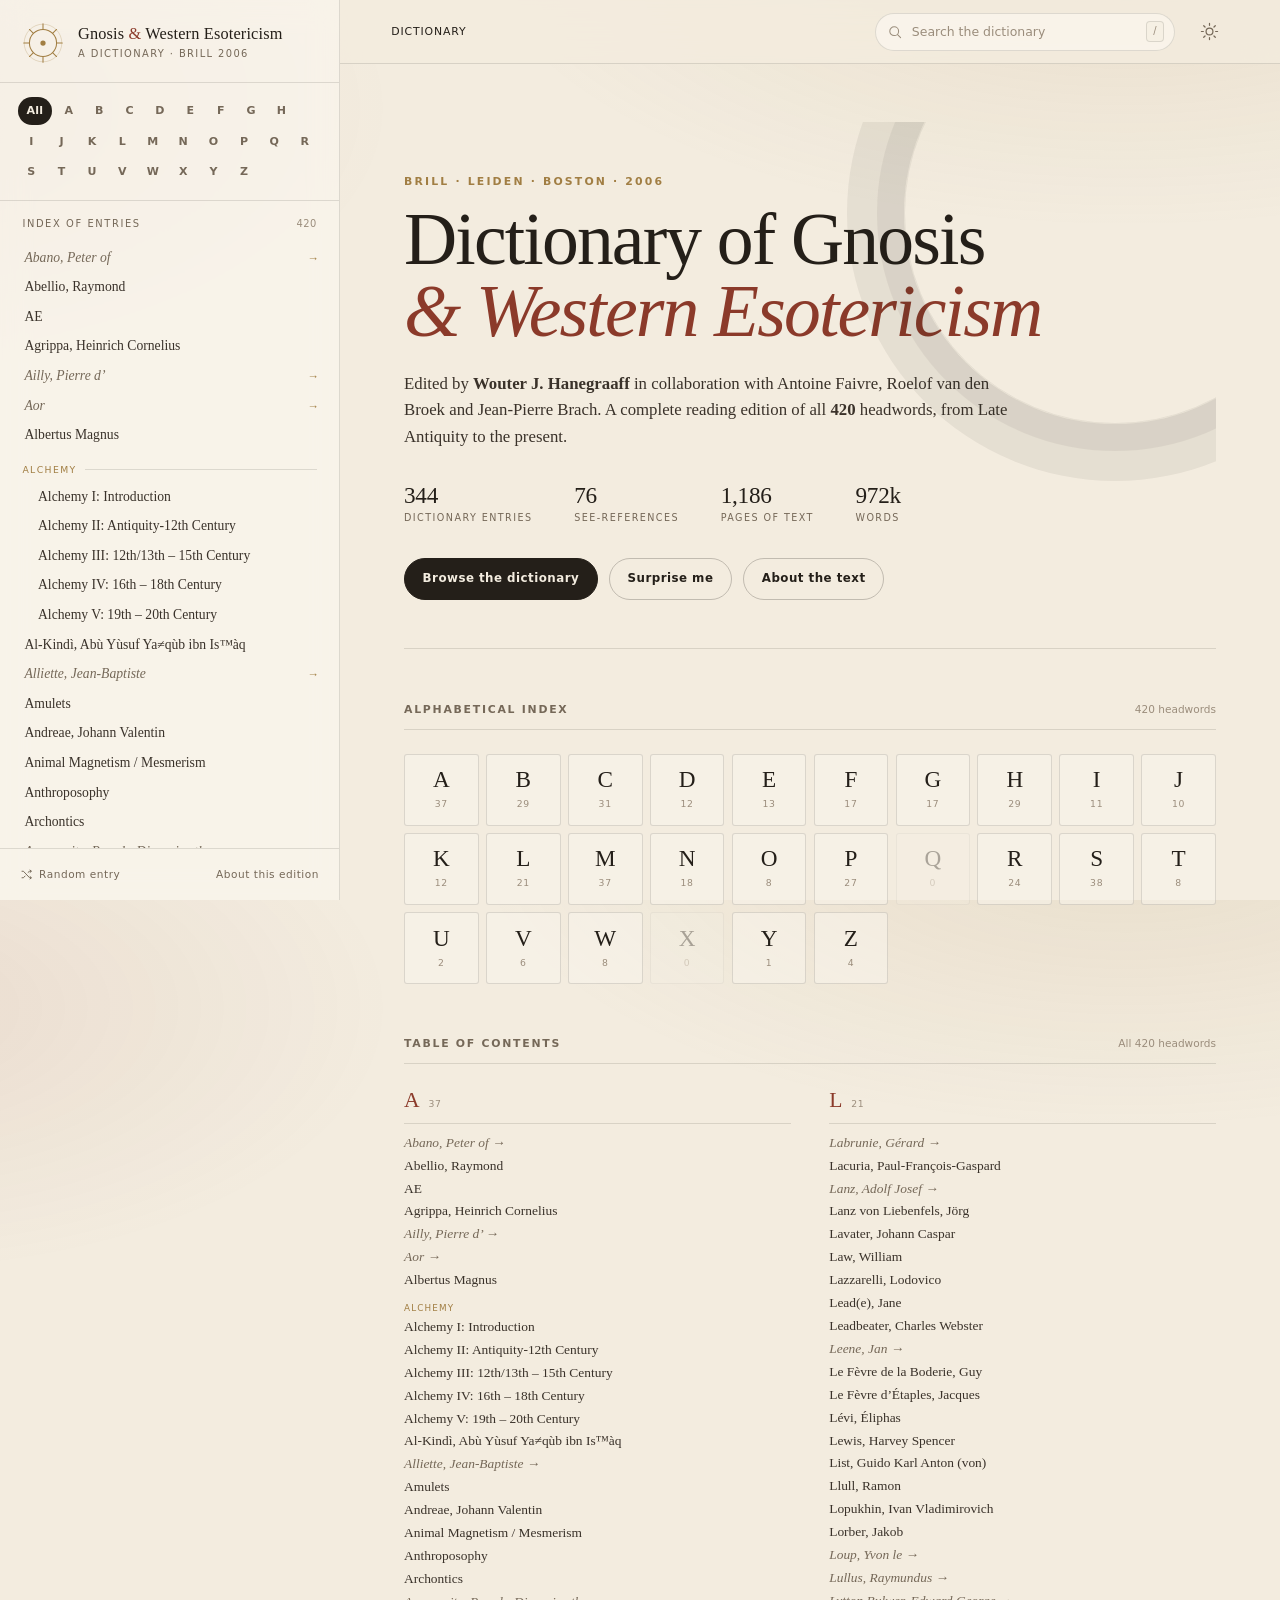
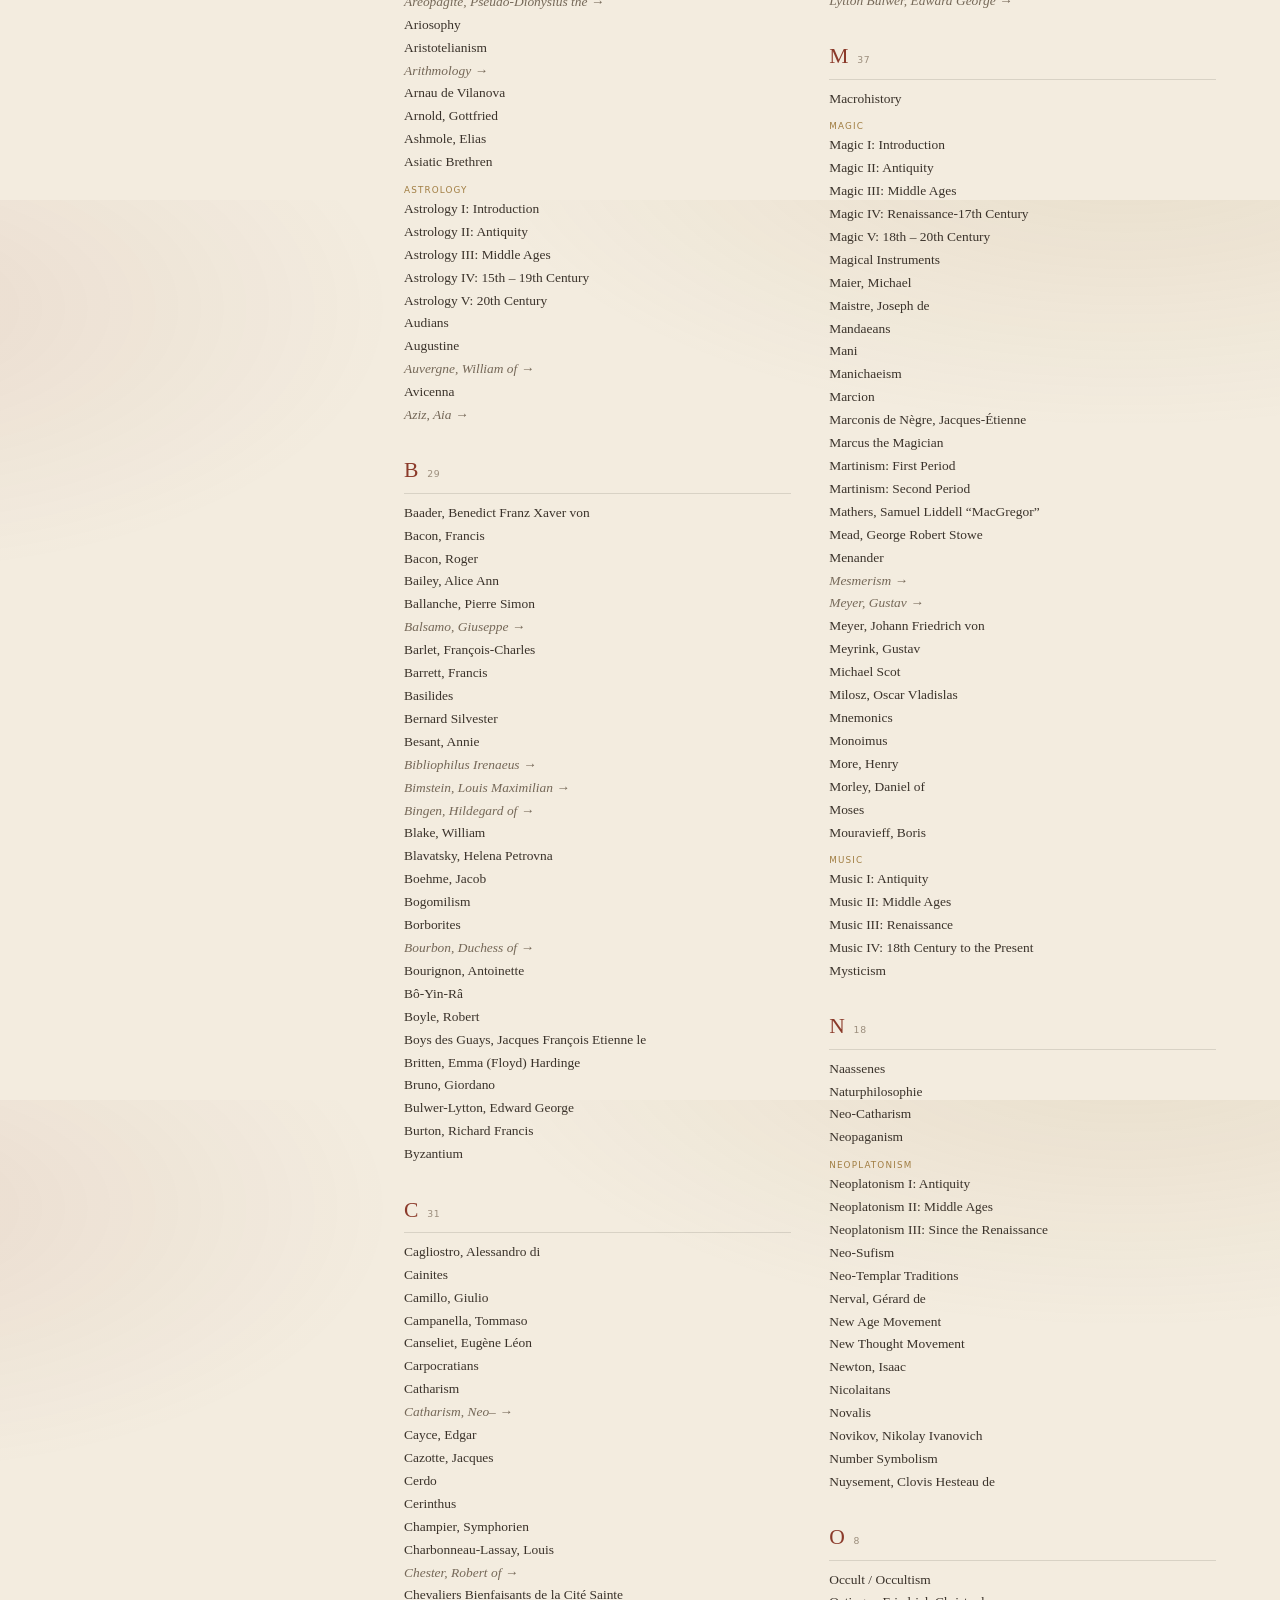
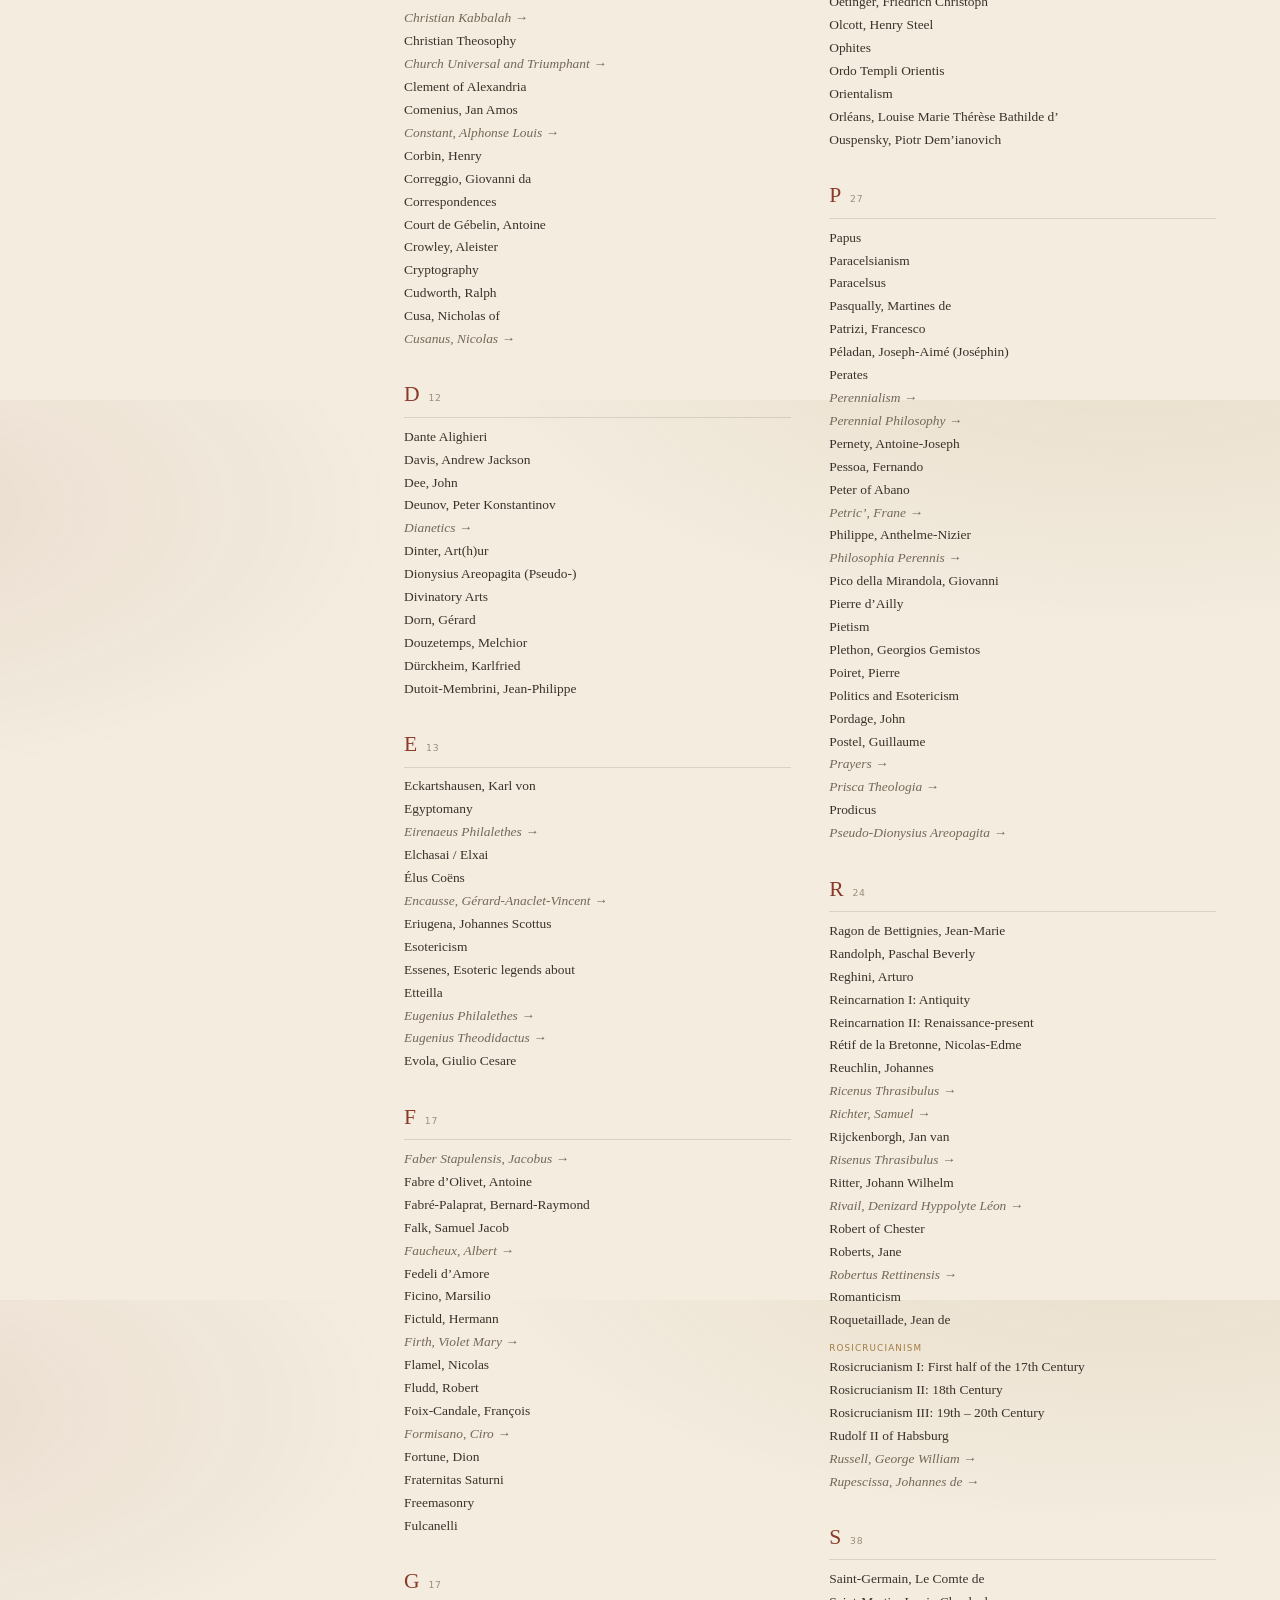
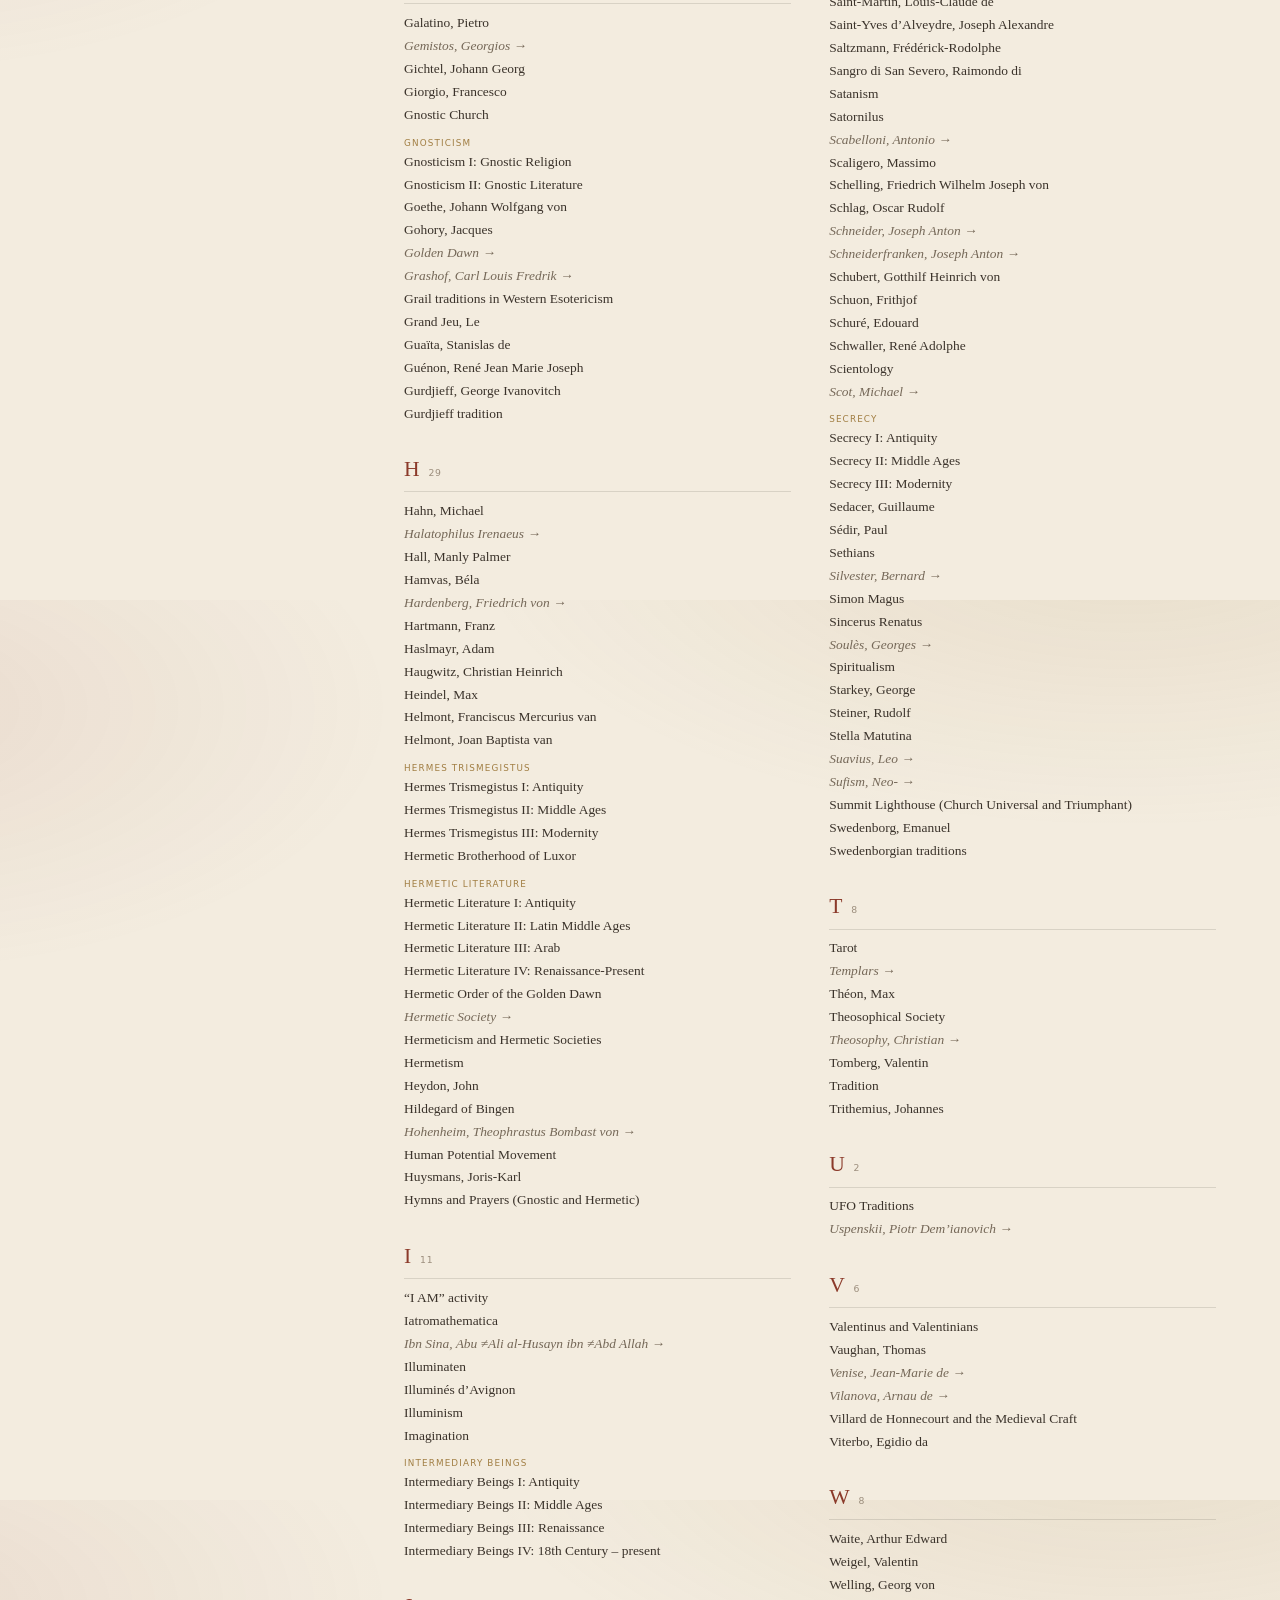
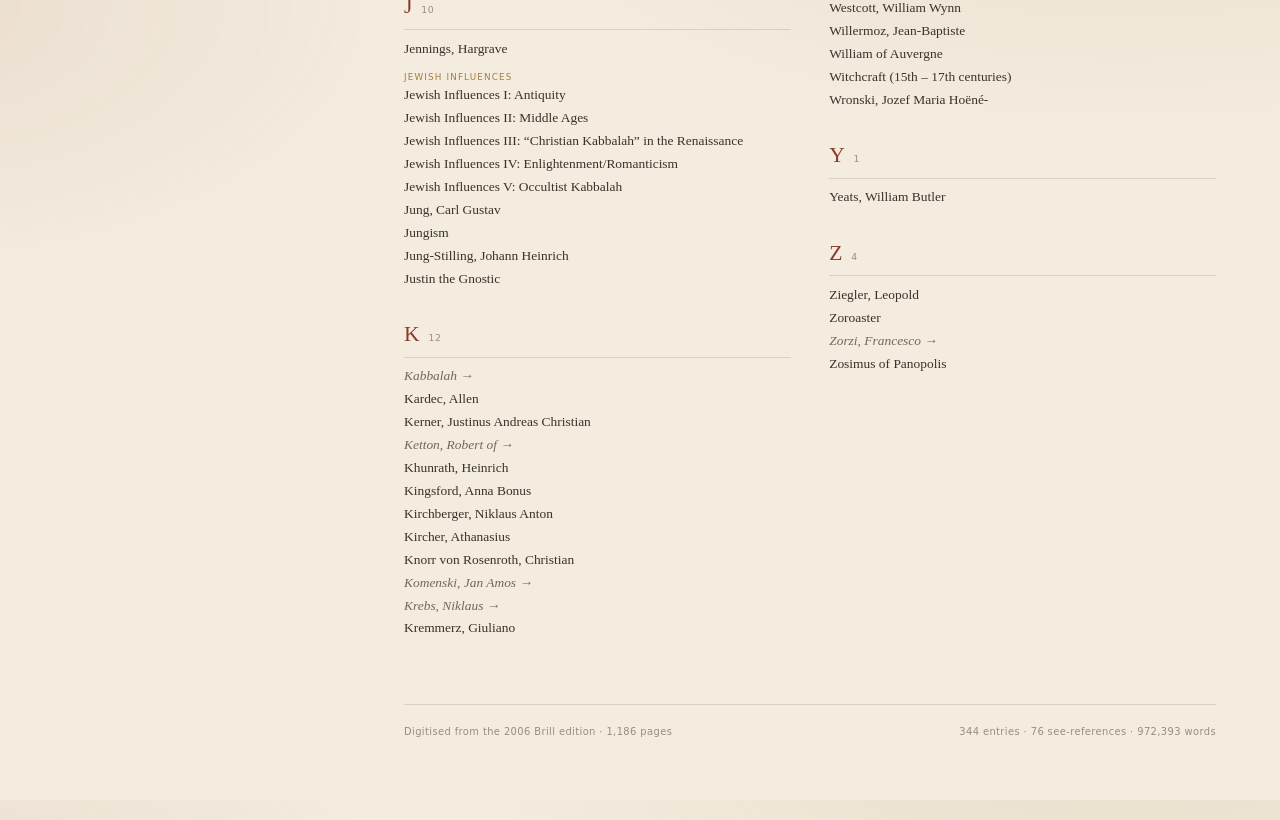
==== index.html @ dc495acb "Complete digital edition of the Dictionary of Gnosis & Western Esotericism" ====
<!doctype html>
<html lang="en" data-theme="light">
<head>
<meta charset="utf-8">
<meta name="viewport" content="width=device-width, initial-scale=1">
<title>Dictionary of Gnosis &amp; Western Esotericism</title>
<meta name="description" content="A complete digital edition of the Dictionary of Gnosis & Western Esotericism, edited by Wouter J. Hanegraaff (Brill, 2006).">
<link rel="icon" href="assets/favicon.svg" type="image/svg+xml">
<link rel="stylesheet" href="assets/style.css">
</head>
<body>
<a class="skip-link" href="#main">Skip to content</a>

<div class="app">
  <aside class="sidebar" id="sidebar" aria-label="Dictionary index">
    <a class="brand" href="#/" aria-label="Home">
      <svg class="brand-mark" viewBox="0 0 48 48" aria-hidden="true">
        <circle cx="24" cy="24" r="15.5" fill="none" stroke="currentColor" stroke-width="1.2"/>
        <circle cx="24" cy="24" r="3" fill="currentColor"/>
        <g stroke="currentColor" stroke-width="1.2" stroke-linecap="round">
          <path d="M24 2v6M24 40v6M2 24h6M40 24h6"/>
          <path d="M8.5 8.5l4.3 4.3M35.2 35.2l4.3 4.3M39.5 8.5l-4.3 4.3M12.8 35.2l-4.3 4.3"/>
        </g>
        <circle cx="24" cy="24" r="21.5" fill="none" stroke="currentColor" stroke-width=".6" opacity=".45"/>
      </svg>
      <span class="brand-text">
        <span class="brand-title">Gnosis <i>&amp;</i> Western Esotericism</span>
        <span class="brand-sub">A Dictionary · Brill 2006</span>
      </span>
    </a>

    <div class="sidebar-scroll">
      <div class="alpha-rail" id="alphaRail" role="group" aria-label="Filter by letter"></div>
      <div class="index-head">
        <span>Index of entries</span>
        <span id="indexCount" class="index-count"></span>
      </div>
      <nav class="entry-list" id="entryList" aria-label="Dictionary entries"></nav>
    </div>

    <div class="sidebar-foot">
      <button class="foot-link" id="randomBtn" type="button">
        <svg viewBox="0 0 16 16" aria-hidden="true"><path d="M2 4h2.2l7.6 8H14M2 12h2.2l2.4-2.5M9.6 5.6L11.8 4H14" fill="none" stroke="currentColor" stroke-width="1.2"/><path d="M12 2.2L14 4l-2 1.8M12 10.2L14 12l-2 1.8" fill="none" stroke="currentColor" stroke-width="1.2"/></svg>
        Random entry
      </button>
      <button class="foot-link" id="aboutBtn" type="button">About this edition</button>
    </div>
  </aside>

  <div class="content">
    <header class="topbar">
      <button class="icon-btn menu-btn" id="menuBtn" type="button" aria-label="Open index">
        <svg viewBox="0 0 20 20" aria-hidden="true"><path d="M3 5h14M3 10h14M3 15h14" stroke="currentColor" stroke-width="1.4" stroke-linecap="round"/></svg>
      </button>
      <nav class="crumbs" id="crumbs" aria-label="Breadcrumb"></nav>
      <div class="search-wrap">
        <svg class="search-icon" viewBox="0 0 20 20" aria-hidden="true"><circle cx="9" cy="9" r="5.5" fill="none" stroke="currentColor" stroke-width="1.3"/><path d="M13.2 13.2L17 17" stroke="currentColor" stroke-width="1.3" stroke-linecap="round"/></svg>
        <input id="searchInput" type="search" autocomplete="off" spellcheck="false" placeholder="Search the dictionary" aria-label="Search the dictionary">
        <kbd class="search-kbd">/</kbd>
        <button class="search-clear" id="clearSearch" type="button" aria-label="Clear search" hidden>&times;</button>
      </div>
      <button class="icon-btn theme-btn" id="themeBtn" type="button" aria-label="Switch colour scheme">
        <svg class="icon-sun" viewBox="0 0 20 20" aria-hidden="true"><circle cx="10" cy="10" r="3.6" fill="none" stroke="currentColor" stroke-width="1.3"/><g stroke="currentColor" stroke-width="1.3" stroke-linecap="round"><path d="M10 1.5v2M10 16.5v2M1.5 10h2M16.5 10h2M3.9 3.9l1.4 1.4M14.7 14.7l1.4 1.4M16.1 3.9l-1.4 1.4M5.3 14.7l-1.4 1.4"/></g></svg>
        <svg class="icon-moon" viewBox="0 0 20 20" aria-hidden="true"><path d="M16.2 12.4A6.8 6.8 0 017.6 3.8a6.8 6.8 0 108.6 8.6z" fill="none" stroke="currentColor" stroke-width="1.3" stroke-linejoin="round"/></svg>
      </button>
    </header>
    <main id="main" tabindex="-1"></main>
  </div>
</div>

<div class="scrim" id="scrim" hidden></div>

<div class="modal" id="aboutModal" hidden>
  <div class="modal-card" role="dialog" aria-modal="true" aria-labelledby="aboutTitle">
    <button class="modal-close" id="aboutClose" type="button" aria-label="Close">&times;</button>
    <p class="eyebrow">About this edition</p>
    <h2 id="aboutTitle">A complete digital dictionary</h2>
    <p>This site reproduces the entries of the <em>Dictionary of Gnosis &amp; Western Esotericism</em>, edited by Wouter J. Hanegraaff in collaboration with Antoine Faivre, Roelof van den Broek and Jean-Pierre Brach (Brill, Leiden &amp; Boston, 2006).</p>
    <div class="about-stats" id="aboutStats"></div>
    <h3>How the text was made</h3>
    <p>Every entry was extracted from the 1,186 pages of the dictionary's text layer, rebuilt from the two-column page layout, and checked against the printed <em>List of Entries</em>. Running heads and page numbers are omitted; the wording, bibliographies and author credits are kept in full.</p>
    <p class="note">The source PDF uses legacy fonts for some Arabic, Greek and Hebrew transliterations. A few glyphs in the extracted text may therefore appear as unusual characters (for example <span class="mono">≠</span> or <span class="mono">™</span>). They are preserved rather than silently guessed at.</p>
    <h3>Coverage</h3>
    <p id="aboutCoverage"></p>
    <p class="note">This is a personal reading edition made from a copy of the book. The text remains the copyright of Koninklijke Brill NV and the individual contributors; it is not intended for redistribution.</p>
  </div>
</div>

<div class="loader" id="loader">
  <div class="loader-mark">
    <svg viewBox="0 0 48 48" aria-hidden="true"><circle cx="24" cy="24" r="15.5" fill="none" stroke="currentColor" stroke-width="1.2"/><circle cx="24" cy="24" r="3" fill="currentColor"/><g stroke="currentColor" stroke-width="1.2" stroke-linecap="round"><path d="M24 2v6M24 40v6M2 24h6M40 24h6"/></g></svg>
  </div>
  <p>Opening the dictionary&hellip;</p>
</div>

<script src="data/entries.js"></script>
<script src="assets/app.js"></script>
</body>
</html>
---- assets/style.css ----
/* ============================================================
   Dictionary of Gnosis & Western Esotericism — reading edition
   Paper, ink and a little gold. No external assets.
   ============================================================ */

:root {
  --paper: #f3ecdf;
  --paper-deep: #ebe2d1;
  --panel: #faf6ed;
  --panel-soft: #f6f0e4;
  --ink: #241f19;
  --ink-soft: #3a322a;
  --muted: #756858;
  --faint: #9b8d7c;
  --line: rgba(36, 31, 25, .13);
  --line-strong: rgba(36, 31, 25, .24);
  --accent: #8b3a2a;
  --accent-soft: rgba(139, 58, 42, .09);
  --gold: #a17e43;
  --gold-soft: rgba(161, 126, 67, .13);
  --shadow: 0 24px 60px -28px rgba(45, 32, 18, .28);
  --serif: "Iowan Old Style", "Palatino Linotype", Palatino, "Book Antiqua", "URW Palladio L", Georgia, serif;
  --sans: "Avenir Next", "Segoe UI", system-ui, -apple-system, BlinkMacSystemFont, sans-serif;
  --mono: "SFMono-Regular", ui-monospace, Menlo, Consolas, monospace;
  --sidebar-w: 340px;
  --reading-w: 760px;
  --radius: 3px;
}

[data-theme="dark"] {
  --paper: #13110e;
  --paper-deep: #0e0c0a;
  --panel: #1a1713;
  --panel-soft: #201c17;
  --ink: #eae1d2;
  --ink-soft: #d6cab8;
  --muted: #a39683;
  --faint: #7d7160;
  --line: rgba(234, 225, 210, .12);
  --line-strong: rgba(234, 225, 210, .24);
  --accent: #d58b6c;
  --accent-soft: rgba(213, 139, 108, .11);
  --gold: #c7a56a;
  --gold-soft: rgba(199, 165, 106, .12);
  --shadow: 0 28px 70px -30px rgba(0, 0, 0, .7);
}

* { box-sizing: border-box; }

html {
  height: 100%;
  scroll-behavior: smooth;
}

body {
  margin: 0;
  min-height: 100%;
  color: var(--ink);
  background:
    radial-gradient(1100px 500px at 88% -8%, var(--gold-soft), transparent 60%),
    radial-gradient(900px 460px at -10% 12%, var(--accent-soft), transparent 58%),
    var(--paper);
  font-family: var(--serif);
  font-size: 18px;
  line-height: 1.62;
  -webkit-font-smoothing: antialiased;
  text-rendering: optimizeLegibility;
}

::selection { background: var(--accent); color: var(--paper); }

a { color: inherit; }

button, input { font: inherit; }
button { color: inherit; }

.skip-link {
  position: fixed;
  left: 1rem; top: -4rem;
  z-index: 100;
  padding: .6rem 1rem;
  background: var(--ink);
  color: var(--paper);
  border-radius: var(--radius);
  text-decoration: none;
  font-family: var(--sans);
  font-size: .8rem;
}
.skip-link:focus { top: 1rem; }

/* ---------- shell ---------- */

.app {
  display: grid;
  grid-template-columns: var(--sidebar-w) minmax(0, 1fr);
  min-height: 100vh;
}

.sidebar {
  position: sticky;
  top: 0;
  height: 100vh;
  display: flex;
  flex-direction: column;
  border-right: 1px solid var(--line);
  background: color-mix(in srgb, var(--panel) 72%, transparent);
  backdrop-filter: blur(14px);
  z-index: 40;
}

.brand {
  display: flex;
  align-items: center;
  gap: .85rem;
  padding: 1.35rem 1.4rem 1.15rem;
  border-bottom: 1px solid var(--line);
  text-decoration: none;
}
.brand-mark {
  width: 42px; height: 42px;
  flex: 0 0 auto;
  color: var(--gold);
}
.brand-text { display: flex; flex-direction: column; gap: .18rem; min-width: 0; }
.brand-title {
  font-family: var(--serif);
  font-size: 1.02rem;
  line-height: 1.18;
  letter-spacing: .01em;
}
.brand-title i { color: var(--accent); font-style: normal; }
.brand-sub {
  font-family: var(--sans);
  font-size: .62rem;
  letter-spacing: .14em;
  text-transform: uppercase;
  color: var(--muted);
}

.sidebar-scroll {
  flex: 1 1 auto;
  min-height: 0;
  display: flex;
  flex-direction: column;
  padding: .9rem 0 0;
}

.alpha-rail {
  display: flex;
  flex-wrap: wrap;
  gap: .18rem;
  padding: 0 1.1rem .9rem;
  border-bottom: 1px solid var(--line);
}
.alpha-btn {
  min-width: 1.72rem;
  height: 1.72rem;
  padding: 0 .18rem;
  border: 0;
  background: transparent;
  color: var(--muted);
  border-radius: 50%;
  font-family: var(--sans);
  font-size: .69rem;
  font-weight: 600;
  letter-spacing: .03em;
  cursor: pointer;
  transition: background .16s, color .16s;
}
.alpha-btn:hover { background: var(--gold-soft); color: var(--ink); }
.alpha-btn.is-active { background: var(--ink); color: var(--paper); }
.alpha-btn:focus-visible { outline: 2px solid var(--accent); outline-offset: 2px; }
.alpha-btn.all { width: auto; padding: 0 .55rem; border-radius: 999px; }

.index-head {
  display: flex;
  justify-content: space-between;
  align-items: baseline;
  gap: 1rem;
  padding: .95rem 1.4rem .45rem;
  font-family: var(--sans);
  font-size: .62rem;
  letter-spacing: .16em;
  text-transform: uppercase;
  color: var(--muted);
}
.index-count { letter-spacing: .04em; color: var(--faint); font-variant-numeric: tabular-nums; }

.entry-list {
  flex: 1 1 auto;
  min-height: 0;
  overflow-y: auto;
  padding: .2rem .55rem 1.4rem;
  scrollbar-width: thin;
  scrollbar-color: var(--line-strong) transparent;
}
.entry-list::-webkit-scrollbar { width: 7px; }
.entry-list::-webkit-scrollbar-thumb { background: var(--line-strong); border-radius: 10px; }

.entry-item {
  display: flex;
  align-items: baseline;
  gap: .45rem;
  width: 100%;
  padding: .37rem .7rem .37rem .85rem;
  border: 0;
  border-left: 2px solid transparent;
  background: transparent;
  color: var(--ink-soft);
  text-align: left;
  font-family: var(--serif);
  font-size: .855rem;
  line-height: 1.3;
  cursor: pointer;
  border-radius: 0 var(--radius) var(--radius) 0;
  transition: background .14s, color .14s, border-color .14s;
}
.entry-item:hover { background: var(--gold-soft); color: var(--ink); }
.entry-item.is-active {
  background: var(--accent-soft);
  border-left-color: var(--accent);
  color: var(--ink);
}
.entry-item:focus-visible { outline: 2px solid var(--accent); outline-offset: -2px; }
.entry-item .e-title { flex: 1 1 auto; }
.entry-item.is-xref { color: var(--muted); font-style: italic; }
.entry-item.is-xref .e-arrow { color: var(--gold); font-style: normal; font-size: .72rem; }
.entry-item .e-group {
  display: block;
  font-family: var(--sans);
  font-size: .56rem;
  letter-spacing: .12em;
  text-transform: uppercase;
  color: var(--faint);
  margin-bottom: .1rem;
}
.entry-item.is-child { padding-left: 1.7rem; }

.group-label {
  display: flex;
  align-items: center;
  gap: .5rem;
  padding: .75rem .85rem .3rem;
  font-family: var(--sans);
  font-size: .58rem;
  letter-spacing: .15em;
  text-transform: uppercase;
  color: var(--gold);
}
.group-label::after {
  content: "";
  flex: 1;
  height: 1px;
  background: var(--line);
}
.group-label button {
  border: 0; background: none; padding: 0;
  font: inherit; letter-spacing: inherit; text-transform: inherit;
  color: inherit; cursor: pointer;
}
.group-label button:hover { color: var(--accent); }

.sidebar-foot {
  display: flex;
  justify-content: space-between;
  gap: .5rem;
  padding: .8rem 1.25rem;
  border-top: 1px solid var(--line);
}
.foot-link {
  display: inline-flex;
  align-items: center;
  gap: .38rem;
  border: 0;
  background: none;
  padding: .25rem 0;
  color: var(--muted);
  font-family: var(--sans);
  font-size: .66rem;
  letter-spacing: .05em;
  cursor: pointer;
}
.foot-link svg { width: 13px; height: 13px; }
.foot-link:hover { color: var(--accent); }

/* ---------- content / topbar ---------- */

.content { min-width: 0; display: flex; flex-direction: column; }

.topbar {
  position: sticky;
  top: 0;
  z-index: 30;
  display: flex;
  align-items: center;
  gap: 1rem;
  min-height: 64px;
  padding: .7rem clamp(1rem, 4vw, 3.2rem);
  border-bottom: 1px solid var(--line);
  background: color-mix(in srgb, var(--paper) 82%, transparent);
  backdrop-filter: blur(16px) saturate(1.1);
}

.crumbs {
  flex: 1 1 auto;
  min-width: 0;
  display: flex;
  align-items: center;
  gap: .5rem;
  font-family: var(--sans);
  font-size: .68rem;
  letter-spacing: .08em;
  text-transform: uppercase;
  color: var(--muted);
  white-space: nowrap;
  overflow: hidden;
}
.crumbs a { text-decoration: none; color: var(--muted); }
.crumbs a:hover { color: var(--accent); }
.crumbs .sep { color: var(--faint); }
.crumbs .current { color: var(--ink); overflow: hidden; text-overflow: ellipsis; }

.search-wrap {
  position: relative;
  flex: 0 1 300px;
  display: flex;
  align-items: center;
}
.search-icon {
  position: absolute;
  left: .75rem;
  width: 16px; height: 16px;
  color: var(--faint);
  pointer-events: none;
}
#searchInput {
  width: 100%;
  height: 38px;
  padding: 0 3.1rem 0 2.25rem;
  border: 1px solid var(--line);
  border-radius: 999px;
  background: color-mix(in srgb, var(--panel) 78%, transparent);
  color: var(--ink);
  font-family: var(--sans);
  font-size: .78rem;
  outline: none;
  transition: border-color .16s, box-shadow .16s, background .16s;
  -webkit-appearance: none;
}
#searchInput::placeholder { color: var(--faint); }
#searchInput:focus {
  border-color: var(--accent);
  box-shadow: 0 0 0 3px var(--accent-soft);
  background: var(--panel);
}
.search-kbd {
  position: absolute;
  right: .7rem;
  padding: .1rem .38rem;
  border: 1px solid var(--line);
  border-radius: 4px;
  font-family: var(--sans);
  font-size: .62rem;
  color: var(--faint);
  background: var(--panel-soft);
  pointer-events: none;
}
.search-wrap.has-value .search-kbd { display: none; }
.search-clear {
  position: absolute;
  right: .45rem;
  width: 26px; height: 26px;
  border: 0;
  border-radius: 50%;
  background: transparent;
  color: var(--muted);
  font-size: 1.15rem;
  line-height: 1;
  cursor: pointer;
}
.search-clear:hover { background: var(--gold-soft); color: var(--ink); }

.icon-btn {
  display: inline-flex;
  align-items: center;
  justify-content: center;
  width: 38px; height: 38px;
  border: 1px solid transparent;
  border-radius: 50%;
  background: transparent;
  color: var(--muted);
  cursor: pointer;
  transition: background .16s, color .16s, border-color .16s;
}
.icon-btn:hover { background: var(--gold-soft); color: var(--ink); }
.icon-btn:focus-visible { outline: 2px solid var(--accent); outline-offset: 2px; }
.icon-btn svg { width: 19px; height: 19px; }
.menu-btn { display: none; }
.theme-btn .icon-moon { display: none; }
[data-theme="dark"] .theme-btn .icon-sun { display: none; }
[data-theme="dark"] .theme-btn .icon-moon { display: block; }

#main {
  flex: 1 1 auto;
  width: 100%;
  padding: clamp(1.6rem, 4.5vw, 4.2rem) clamp(1rem, 5vw, 4rem) 5rem;
  outline: none;
}

/* ---------- home ---------- */

.home { max-width: 1080px; margin: 0 auto; }

.hero {
  position: relative;
  padding: clamp(1.4rem, 4vw, 3.2rem) 0 clamp(2rem, 4vw, 3rem);
  border-bottom: 1px solid var(--line);
  overflow: hidden;
}
.hero::after {
  content: "";
  position: absolute;
  right: -110px; top: -120px;
  width: 420px; height: 420px;
  border: 1px solid var(--line);
  border-radius: 50%;
  box-shadow: 0 0 0 26px transparent, 0 0 0 27px var(--line), 0 0 0 56px transparent, 0 0 0 57px var(--line);
  opacity: .5;
  pointer-events: none;
}
.eyebrow {
  margin: 0 0 .8rem;
  font-family: var(--sans);
  font-size: .68rem;
  font-weight: 600;
  letter-spacing: .2em;
  text-transform: uppercase;
  color: var(--gold);
}
.hero h1 {
  max-width: 800px;
  margin: 0;
  font-size: clamp(2.3rem, 6vw, 4.6rem);
  font-weight: 400;
  line-height: .98;
  letter-spacing: -.025em;
}
.hero h1 em { color: var(--accent); font-style: italic; }
.hero .lede {
  max-width: 610px;
  margin: 1.45rem 0 0;
  font-size: 1.05rem;
  line-height: 1.6;
  color: var(--ink-soft);
}
.hero .lede b { font-weight: 600; }

.stats {
  display: flex;
  flex-wrap: wrap;
  gap: 1.4rem 2.6rem;
  margin: 2rem 0 0;
  padding: 0;
  list-style: none;
}
.stats li { display: flex; flex-direction: column; gap: .08rem; }
.stats .n {
  font-size: 1.45rem;
  line-height: 1.1;
  letter-spacing: -.01em;
  font-variant-numeric: tabular-nums;
}
.stats .l {
  font-family: var(--sans);
  font-size: .6rem;
  letter-spacing: .15em;
  text-transform: uppercase;
  color: var(--muted);
}

.hero-actions { display: flex; flex-wrap: wrap; gap: .7rem; margin-top: 2rem; }
.btn {
  display: inline-flex;
  align-items: center;
  gap: .5rem;
  padding: .68rem 1.1rem;
  border: 1px solid var(--line-strong);
  border-radius: 999px;
  background: transparent;
  color: var(--ink);
  font-family: var(--sans);
  font-size: .74rem;
  font-weight: 600;
  letter-spacing: .04em;
  text-decoration: none;
  cursor: pointer;
  transition: background .16s, color .16s, border-color .16s;
}
.btn:hover { background: var(--gold-soft); border-color: var(--gold); }
.btn.primary { background: var(--ink); color: var(--paper); border-color: var(--ink); }
.btn.primary:hover { background: var(--accent); border-color: var(--accent); color: #fff; }
.btn svg { width: 15px; height: 15px; }

.alpha-grid {
  display: grid;
  grid-template-columns: repeat(auto-fill, minmax(74px, 1fr));
  gap: .45rem;
  margin: 1.5rem 0 0;
}
.alpha-card {
  display: flex;
  flex-direction: column;
  align-items: center;
  justify-content: center;
  min-height: 72px;
  border: 1px solid var(--line);
  border-radius: var(--radius);
  background: color-mix(in srgb, var(--panel) 50%, transparent);
  text-decoration: none;
  transition: background .16s, border-color .16s, transform .16s;
}
.alpha-card:hover { background: var(--gold-soft); border-color: var(--gold); transform: translateY(-1px); }
.alpha-card .letter { font-size: 1.45rem; line-height: 1; }
.alpha-card .count {
  margin-top: .3rem;
  font-family: var(--sans);
  font-size: .58rem;
  letter-spacing: .08em;
  color: var(--faint);
}
.alpha-card.is-empty { opacity: .35; pointer-events: none; }

.section-head {
  display: flex;
  align-items: baseline;
  justify-content: space-between;
  gap: 1rem;
  margin: 3.2rem 0 1.2rem;
  padding-bottom: .65rem;
  border-bottom: 1px solid var(--line);
}
.section-head h2 {
  margin: 0;
  font-size: 1.05rem;
  font-weight: 600;
  letter-spacing: .16em;
  text-transform: uppercase;
  font-family: var(--sans);
  font-size: .68rem;
  color: var(--muted);
}
.section-head .hint { font-family: var(--sans); font-size: .66rem; color: var(--faint); }

.toc {
  columns: 3 250px;
  column-gap: 2.4rem;
}
.toc-letter {
  break-inside: avoid;
  margin: 0 0 1.7rem;
}
.toc-letter h3 {
  display: flex;
  align-items: baseline;
  gap: .55rem;
  margin: 0 0 .45rem;
  padding-bottom: .28rem;
  border-bottom: 1px solid var(--line);
  font-size: 1.35rem;
  font-weight: 400;
  color: var(--accent);
}
.toc-letter h3 span {
  font-family: var(--sans);
  font-size: .58rem;
  letter-spacing: .08em;
  color: var(--faint);
}
.toc-letter ul { margin: 0; padding: 0; list-style: none; }
.toc-letter li { margin: 0; }
.toc-letter a {
  display: block;
  padding: .17rem 0;
  font-size: .84rem;
  line-height: 1.3;
  text-decoration: none;
  color: var(--ink-soft);
}
.toc-letter a:hover { color: var(--accent); text-decoration: underline; text-underline-offset: 3px; }
.toc-letter .toc-group {
  margin-top: .6rem;
  font-family: var(--sans);
  font-size: .55rem;
  letter-spacing: .13em;
  text-transform: uppercase;
  color: var(--gold);
}
.toc-letter .is-xref { font-style: italic; color: var(--muted); }

/* ---------- article ---------- */

.entry {
  max-width: var(--reading-w);
  margin: 0 auto;
  animation: rise .32s ease both;
}
@keyframes rise {
  from { opacity: 0; transform: translateY(7px); }
  to { opacity: 1; transform: none; }
}

.entry-head { margin-bottom: 2.1rem; }
.entry-kicker {
  display: flex;
  flex-wrap: wrap;
  align-items: center;
  gap: .5rem;
  margin-bottom: .8rem;
  font-family: var(--sans);
  font-size: .6rem;
  letter-spacing: .14em;
  text-transform: uppercase;
  color: var(--muted);
}
.pill {
  padding: .22rem .55rem;
  border: 1px solid var(--line);
  border-radius: 999px;
  background: var(--gold-soft);
  color: var(--gold);
  letter-spacing: .1em;
}
.entry h1 {
  margin: 0;
  font-size: clamp(2rem, 4.6vw, 3.35rem);
  font-weight: 400;
  line-height: 1.04;
  letter-spacing: -.022em;
  text-wrap: balance;
}
.entry-sub {
  margin: .75rem 0 0;
  font-size: .92rem;
  font-style: italic;
  line-height: 1.5;
  color: var(--muted);
  max-width: 58ch;
}
.entry-meta {
  display: flex;
  flex-wrap: wrap;
  gap: .45rem 1rem;
  margin-top: 1.15rem;
  padding-top: .85rem;
  border-top: 1px solid var(--line);
  font-family: var(--sans);
  font-size: .64rem;
  letter-spacing: .06em;
  color: var(--faint);
}
.entry-meta b { font-weight: 600; color: var(--muted); }

.prose { font-size: 1.02rem; line-height: 1.78; }
.prose p { margin: 0 0 1.15rem; }
.prose p + p { text-indent: 1.35em; }
.prose p.entry-outline { text-indent: 0; }
.prose p.entry-outline {
  margin-bottom: 1.6rem;
  padding: .85rem 1rem;
  border-left: 2px solid var(--gold);
  background: var(--gold-soft);
  font-family: var(--sans);
  font-size: .72rem;
  line-height: 1.65;
  letter-spacing: .02em;
  color: var(--ink-soft);
}
.prose h3 {
  margin: 2.1rem 0 .7rem;
  font-family: var(--sans);
  font-size: .68rem;
  font-weight: 600;
  letter-spacing: .16em;
  text-transform: uppercase;
  color: var(--accent);
}
.prose h3 + p { text-indent: 0; }
.prose a, .bib a, .xref-card a {
  color: var(--accent);
  text-decoration: none;
  border-bottom: 1px solid color-mix(in srgb, var(--accent) 35%, transparent);
  transition: border-color .15s, background .15s;
}
.prose a:hover, .bib a:hover, .xref-card a:hover {
  border-bottom-color: var(--accent);
  background: var(--accent-soft);
}
.arrow { color: var(--gold); font-family: var(--serif); }

.dropcap::first-letter {
  float: left;
  padding: .12em .12em 0 0;
  font-size: 3.3em;
  line-height: .78;
  color: var(--accent);
}

.bib {
  margin: 2.8rem 0 0;
  padding-top: 1.1rem;
  border-top: 1px solid var(--line-strong);
}
.bib h2 {
  margin: 0 0 .65rem;
  font-family: var(--sans);
  font-size: .64rem;
  font-weight: 600;
  letter-spacing: .18em;
  text-transform: uppercase;
  color: var(--gold);
}
.bib h3.bib-subhead {
  margin: 1.4rem 0 .5rem;
  font-family: var(--sans);
  font-size: .6rem;
  font-weight: 600;
  letter-spacing: .14em;
  text-transform: uppercase;
  color: var(--gold);
}
.bib p {
  margin: 0 0 .65rem;
  font-size: .78rem;
  line-height: 1.55;
  color: var(--muted);
  text-indent: 0;
}
.author {
  margin: 2.1rem 0 0;
  font-family: var(--sans);
  font-size: .68rem;
  letter-spacing: .13em;
  text-transform: uppercase;
  text-align: right;
  color: var(--muted);
}
.author::before {
  content: "";
  display: block;
  width: 54px;
  height: 1px;
  margin: 0 0 .65rem auto;
  background: var(--gold);
}

.xref-card {
  margin: 1.8rem 0 0;
  padding: 1.2rem 1.3rem;
  border: 1px solid var(--line);
  border-left: 3px solid var(--gold);
  background: var(--gold-soft);
  font-size: 1rem;
}
.xref-card .xref-label {
  display: block;
  margin-bottom: .25rem;
  font-family: var(--sans);
  font-size: .6rem;
  letter-spacing: .16em;
  text-transform: uppercase;
  color: var(--muted);
}
.xref-card a { font-size: 1.15rem; }

.entry-nav {
  display: flex;
  justify-content: space-between;
  gap: 1rem;
  margin-top: 4rem;
  padding-top: 1.2rem;
  border-top: 1px solid var(--line);
}
.entry-nav a {
  display: flex;
  flex-direction: column;
  gap: .18rem;
  max-width: 46%;
  text-decoration: none;
  color: var(--ink-soft);
}
.entry-nav a:hover { color: var(--accent); }
.entry-nav .dir {
  font-family: var(--sans);
  font-size: .56rem;
  letter-spacing: .14em;
  text-transform: uppercase;
  color: var(--faint);
}
.entry-nav .next { text-align: right; margin-left: auto; }

/* ---------- index / letter pages ---------- */

.page-head {
  max-width: 900px;
  margin: 0 auto 2rem;
  padding-bottom: 1.4rem;
  border-bottom: 1px solid var(--line);
}
.page-head h1 {
  margin: 0;
  font-size: clamp(2.2rem, 5vw, 3.8rem);
  font-weight: 400;
  letter-spacing: -.02em;
}
.page-head p {
  margin: .6rem 0 0;
  color: var(--muted);
  font-size: .95rem;
}
.entry-cards {
  max-width: 900px;
  margin: 0 auto;
  display: grid;
  grid-template-columns: repeat(auto-fill, minmax(240px, 1fr));
  gap: .55rem;
}
.entry-card {
  display: block;
  padding: .8rem .95rem;
  border: 1px solid var(--line);
  border-radius: var(--radius);
  background: color-mix(in srgb, var(--panel) 55%, transparent);
  text-decoration: none;
  transition: background .15s, border-color .15s, transform .15s;
}
.entry-card:hover { background: var(--gold-soft); border-color: var(--gold); transform: translateY(-1px); }
.entry-card .t { font-size: .92rem; line-height: 1.3; }
.entry-card .m {
  margin-top: .28rem;
  font-family: var(--sans);
  font-size: .56rem;
  letter-spacing: .09em;
  text-transform: uppercase;
  color: var(--faint);
}
.entry-card.is-xref .t { font-style: italic; color: var(--muted); }

/* ---------- search ---------- */

.search-page { max-width: 820px; margin: 0 auto; }
.search-page h1 { margin: 0 0 .35rem; font-size: clamp(2rem, 4vw, 3rem); font-weight: 400; }
.search-page .summary { margin: 0 0 2rem; color: var(--muted); font-size: .9rem; }
.results { margin: 0; padding: 0; list-style: none; }
.result {
  padding: 1.05rem 0 1.15rem;
  border-bottom: 1px solid var(--line);
}
.result:first-child { border-top: 1px solid var(--line); }
.result a.title {
  display: inline-block;
  font-size: 1.2rem;
  text-decoration: none;
  color: var(--ink);
}
.result a.title:hover { color: var(--accent); }
.result .kind {
  margin-left: .55rem;
  font-family: var(--sans);
  font-size: .55rem;
  letter-spacing: .12em;
  text-transform: uppercase;
  color: var(--gold);
}
.result .snippet {
  margin: .4rem 0 0;
  font-size: .84rem;
  line-height: 1.55;
  color: var(--muted);
}
.result mark { background: var(--gold-soft); color: var(--ink); padding: 0 .1em; border-radius: 2px; }
.result .more {
  margin-top: .35rem;
  font-family: var(--sans);
  font-size: .58rem;
  letter-spacing: .08em;
  color: var(--faint);
}
.empty {
  padding: 3rem 0;
  text-align: center;
  color: var(--muted);
}
.empty .big { font-size: 2.5rem; color: var(--gold); }

/* ---------- footer / misc ---------- */

.colophon {
  max-width: 900px;
  margin: 4rem auto 0;
  padding-top: 1.2rem;
  border-top: 1px solid var(--line);
  font-family: var(--sans);
  font-size: .62rem;
  letter-spacing: .04em;
  color: var(--faint);
  display: flex;
  flex-wrap: wrap;
  gap: .4rem 1.2rem;
  justify-content: space-between;
}

.mono { font-family: var(--mono); font-size: .85em; }

/* ---------- loader / modal / scrim ---------- */

.loader {
  position: fixed;
  inset: 0;
  z-index: 200;
  display: flex;
  flex-direction: column;
  align-items: center;
  justify-content: center;
  gap: 1rem;
  background: var(--paper);
  transition: opacity .45s ease, visibility .45s;
}
.loader.is-done { opacity: 0; visibility: hidden; }
.loader-mark { width: 54px; height: 54px; color: var(--gold); animation: spin 22s linear infinite; }
.loader p {
  margin: 0;
  font-family: var(--sans);
  font-size: .64rem;
  letter-spacing: .18em;
  text-transform: uppercase;
  color: var(--muted);
}
@keyframes spin { to { transform: rotate(360deg); } }

.scrim {
  position: fixed;
  inset: 0;
  z-index: 35;
  background: rgba(12, 10, 8, .45);
  backdrop-filter: blur(2px);
}

.modal {
  position: fixed;
  inset: 0;
  z-index: 210;
  display: grid;
  place-items: center;
  padding: 1.2rem;
  background: rgba(12, 10, 8, .5);
  backdrop-filter: blur(5px);
}
.modal[hidden] { display: none; }
.modal-card {
  position: relative;
  width: min(640px, 100%);
  max-height: min(86vh, 760px);
  overflow-y: auto;
  padding: clamp(1.5rem, 4vw, 2.4rem);
  border: 1px solid var(--line);
  border-radius: 6px;
  background: var(--panel);
  box-shadow: var(--shadow);
}
.modal-card h2 {
  margin: 0 0 1rem;
  font-size: 1.9rem;
  font-weight: 400;
  line-height: 1.1;
}
.modal-card h3 {
  margin: 1.8rem 0 .5rem;
  font-family: var(--sans);
  font-size: .62rem;
  letter-spacing: .16em;
  text-transform: uppercase;
  color: var(--gold);
}
.modal-card p { margin: 0 0 .9rem; font-size: .9rem; line-height: 1.65; color: var(--ink-soft); }
.modal-card p.note { font-size: .78rem; color: var(--muted); }
.modal-close {
  position: absolute;
  top: .6rem; right: .7rem;
  width: 34px; height: 34px;
  border: 0; border-radius: 50%;
  background: transparent;
  color: var(--muted);
  font-size: 1.4rem;
  cursor: pointer;
}
.modal-close:hover { background: var(--gold-soft); color: var(--ink); }
.about-stats {
  display: grid;
  grid-template-columns: repeat(4, 1fr);
  gap: .6rem;
  margin: 1.2rem 0 .4rem;
}
.about-stats div {
  padding: .65rem .6rem;
  border: 1px solid var(--line);
  border-radius: var(--radius);
  text-align: center;
}
.about-stats b { display: block; font-size: 1.1rem; font-weight: 500; }
.about-stats span {
  display: block;
  margin-top: .15rem;
  font-family: var(--sans);
  font-size: .52rem;
  letter-spacing: .1em;
  text-transform: uppercase;
  color: var(--faint);
}

/* ---------- responsive ---------- */

@media (max-width: 1080px) {
  :root { --sidebar-w: 300px; }
  .toc { columns: 2 240px; }
}

@media (max-width: 860px) {
  :root { --sidebar-w: 320px; }
  .app { display: block; }
  .sidebar {
    position: fixed;
    left: 0; top: 0;
    width: var(--sidebar-w);
    max-width: 88vw;
    transform: translateX(-102%);
    transition: transform .3s cubic-bezier(.2,.7,.2,1);
    box-shadow: var(--shadow);
    background: var(--panel);
  }
  .sidebar.is-open { transform: none; }
  .menu-btn { display: inline-flex; }
  .topbar { padding-inline: 1rem; }
  .search-wrap { flex: 1 1 auto; }
  .crumbs { display: none; }
  #main { padding-inline: 1.15rem; }
  .toc { columns: 1; }
  .about-stats { grid-template-columns: repeat(2, 1fr); }
}

@media (max-width: 540px) {
  body { font-size: 17px; }
  .brand { padding: 1rem 1.1rem; }
  .search-kbd { display: none; }
  .hero h1 { font-size: 2.5rem; }
  .stats { gap: 1rem 1.6rem; }
  .prose { font-size: 1rem; }
  .prose p + p { text-indent: 0; }
  .entry-nav { display: block; }
  .entry-nav a { max-width: 100%; margin-bottom: .9rem; }
  .entry-nav .next { text-align: left; }
  .entry-card { padding: .7rem .8rem; }
}

@media (prefers-reduced-motion: reduce) {
  *, *::before, *::after { animation-duration: .01ms !important; transition-duration: .01ms !important; scroll-behavior: auto !important; }
}

@media print {
  .sidebar, .topbar, .entry-nav, .scrim, .modal, .loader, .colophon { display: none !important; }
  .app { display: block; }
  body { background: #fff; color: #000; font-size: 11pt; }
  #main { padding: 0; }
  .entry { max-width: none; }
  .prose a { color: #000; border: 0; }
  .bib { break-inside: avoid; }
}
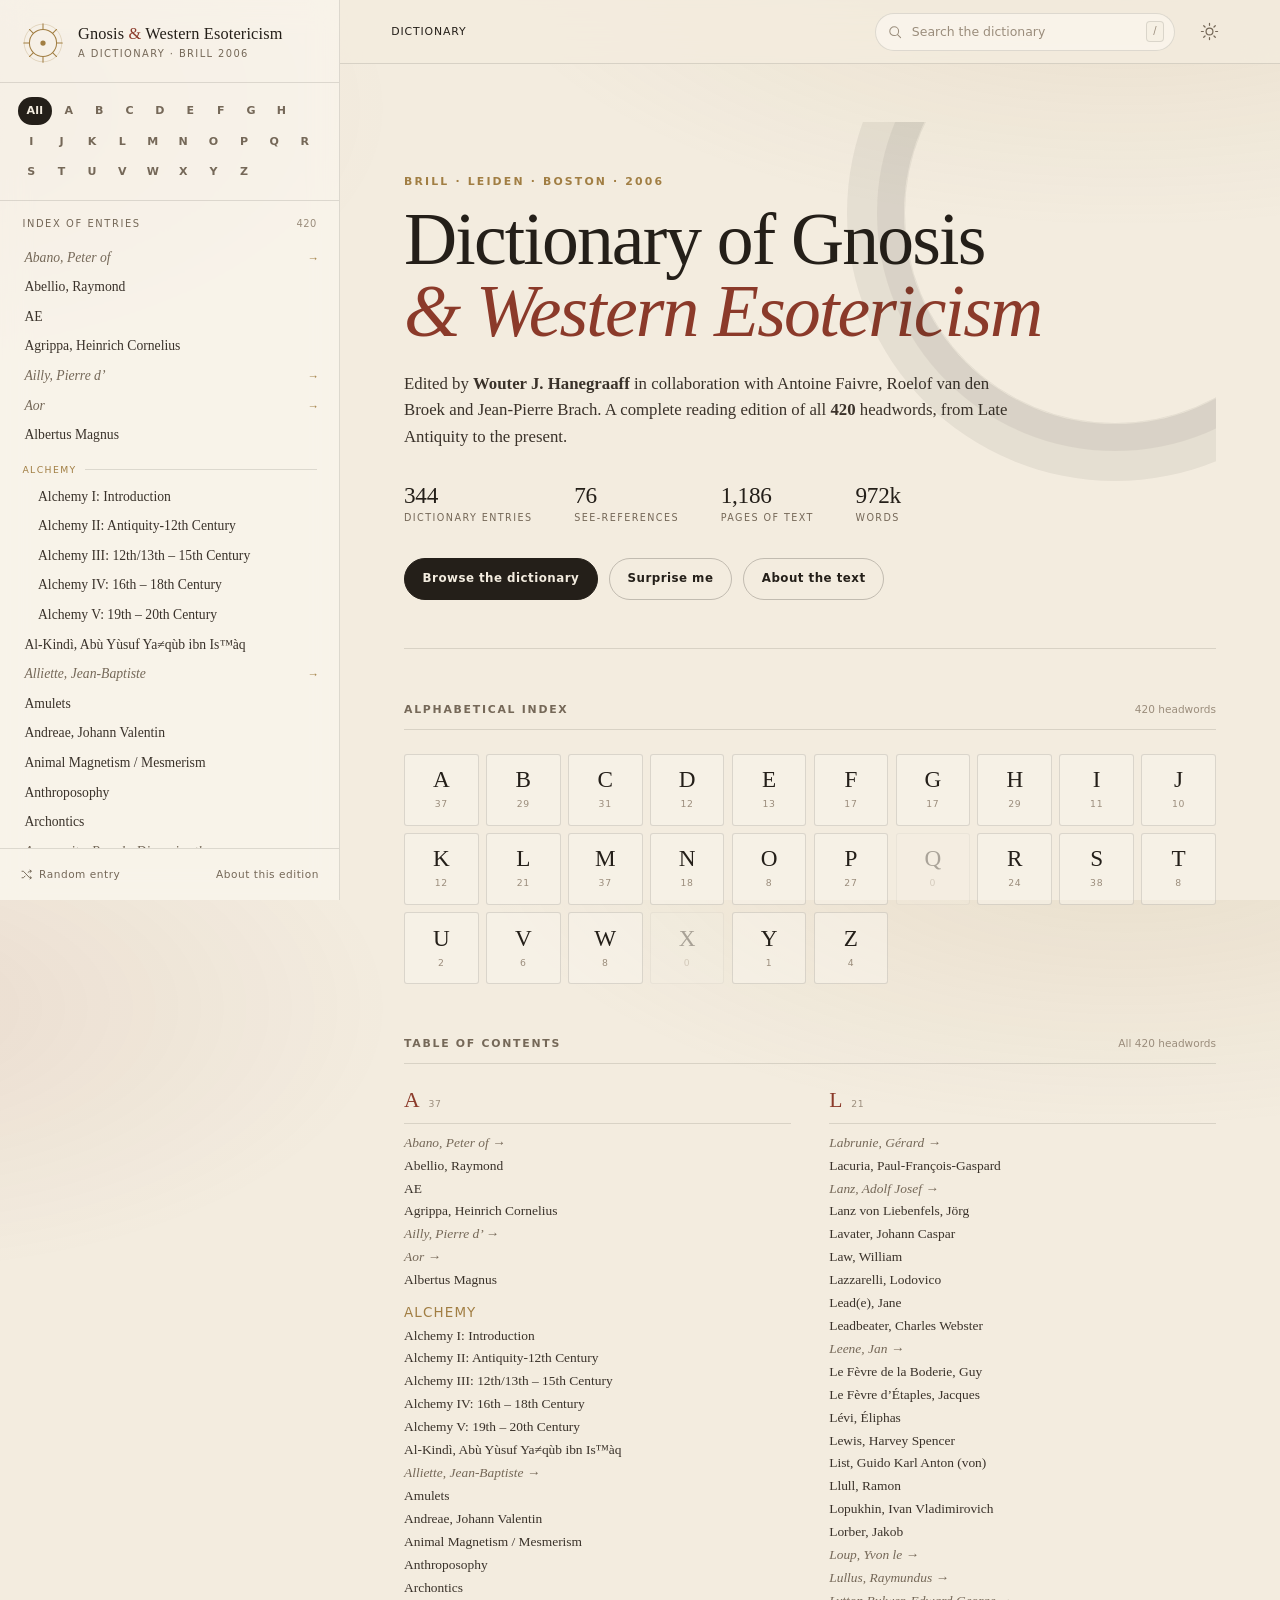
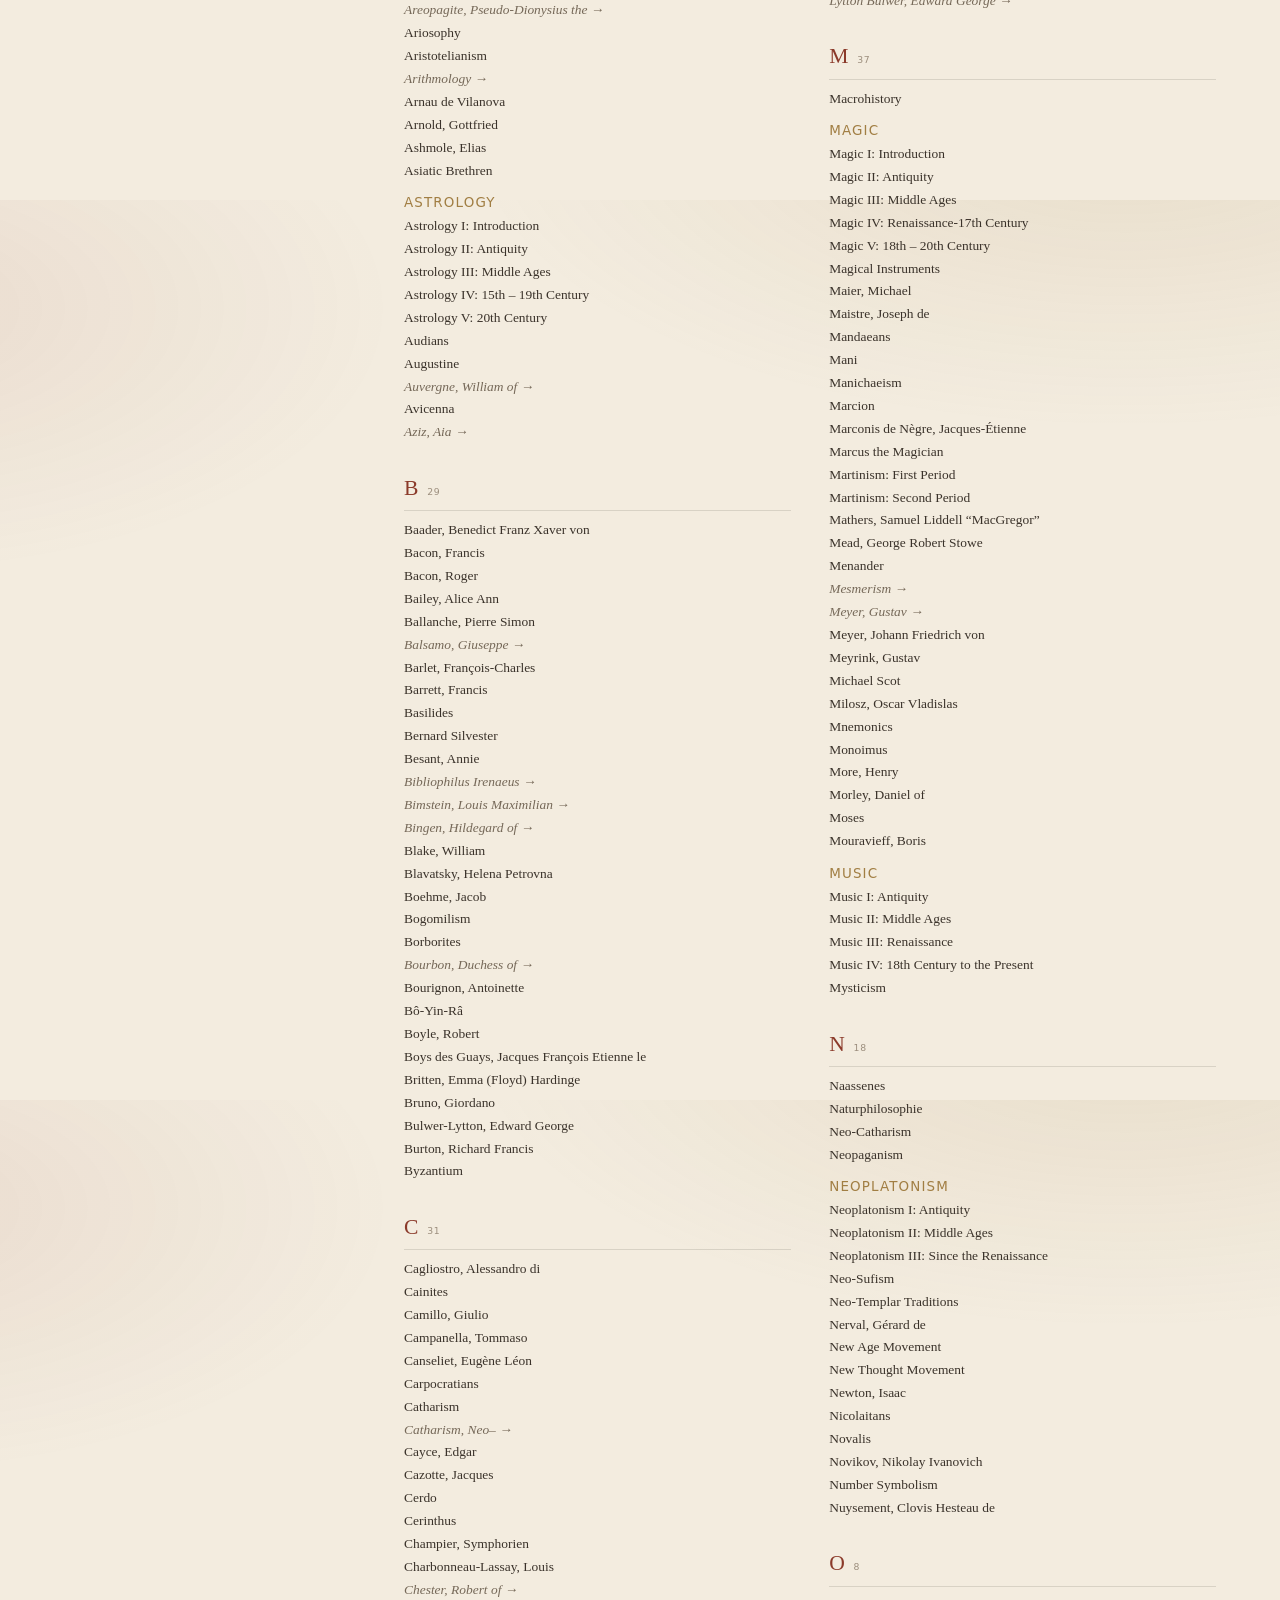
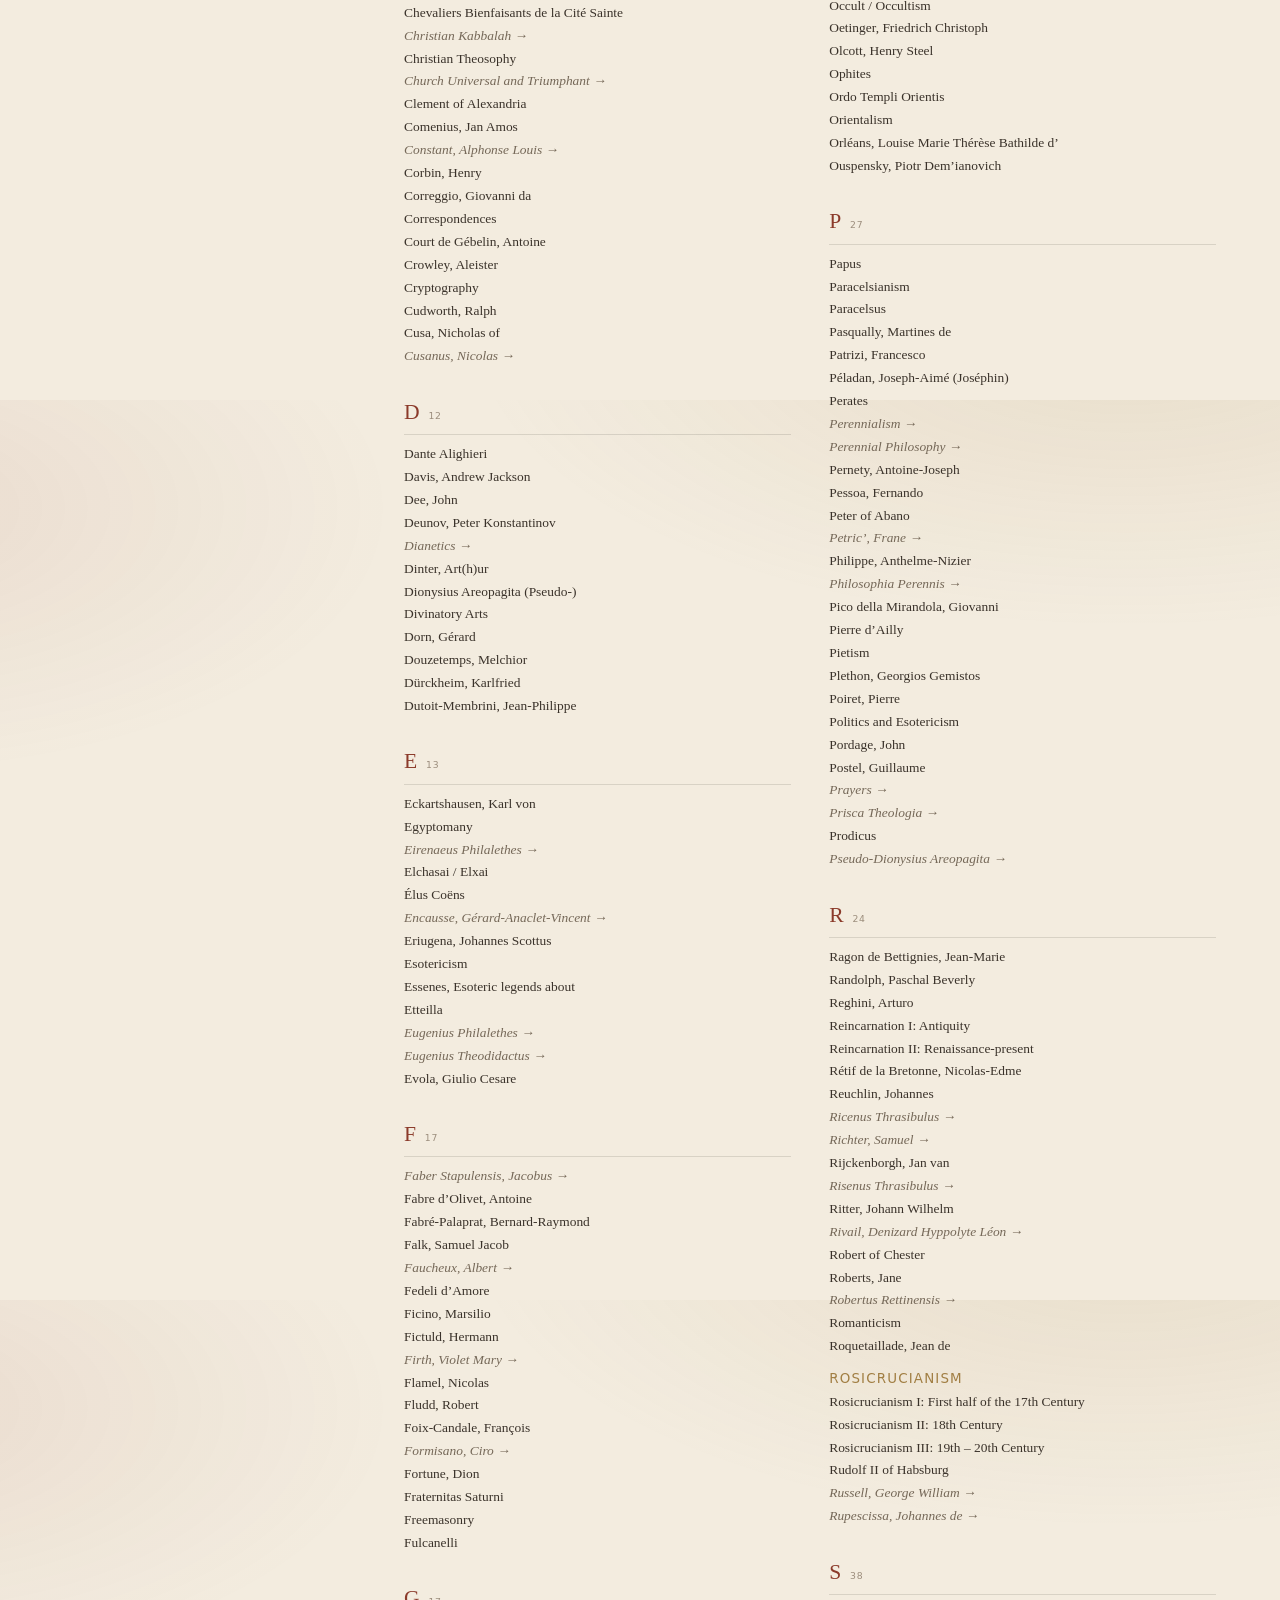
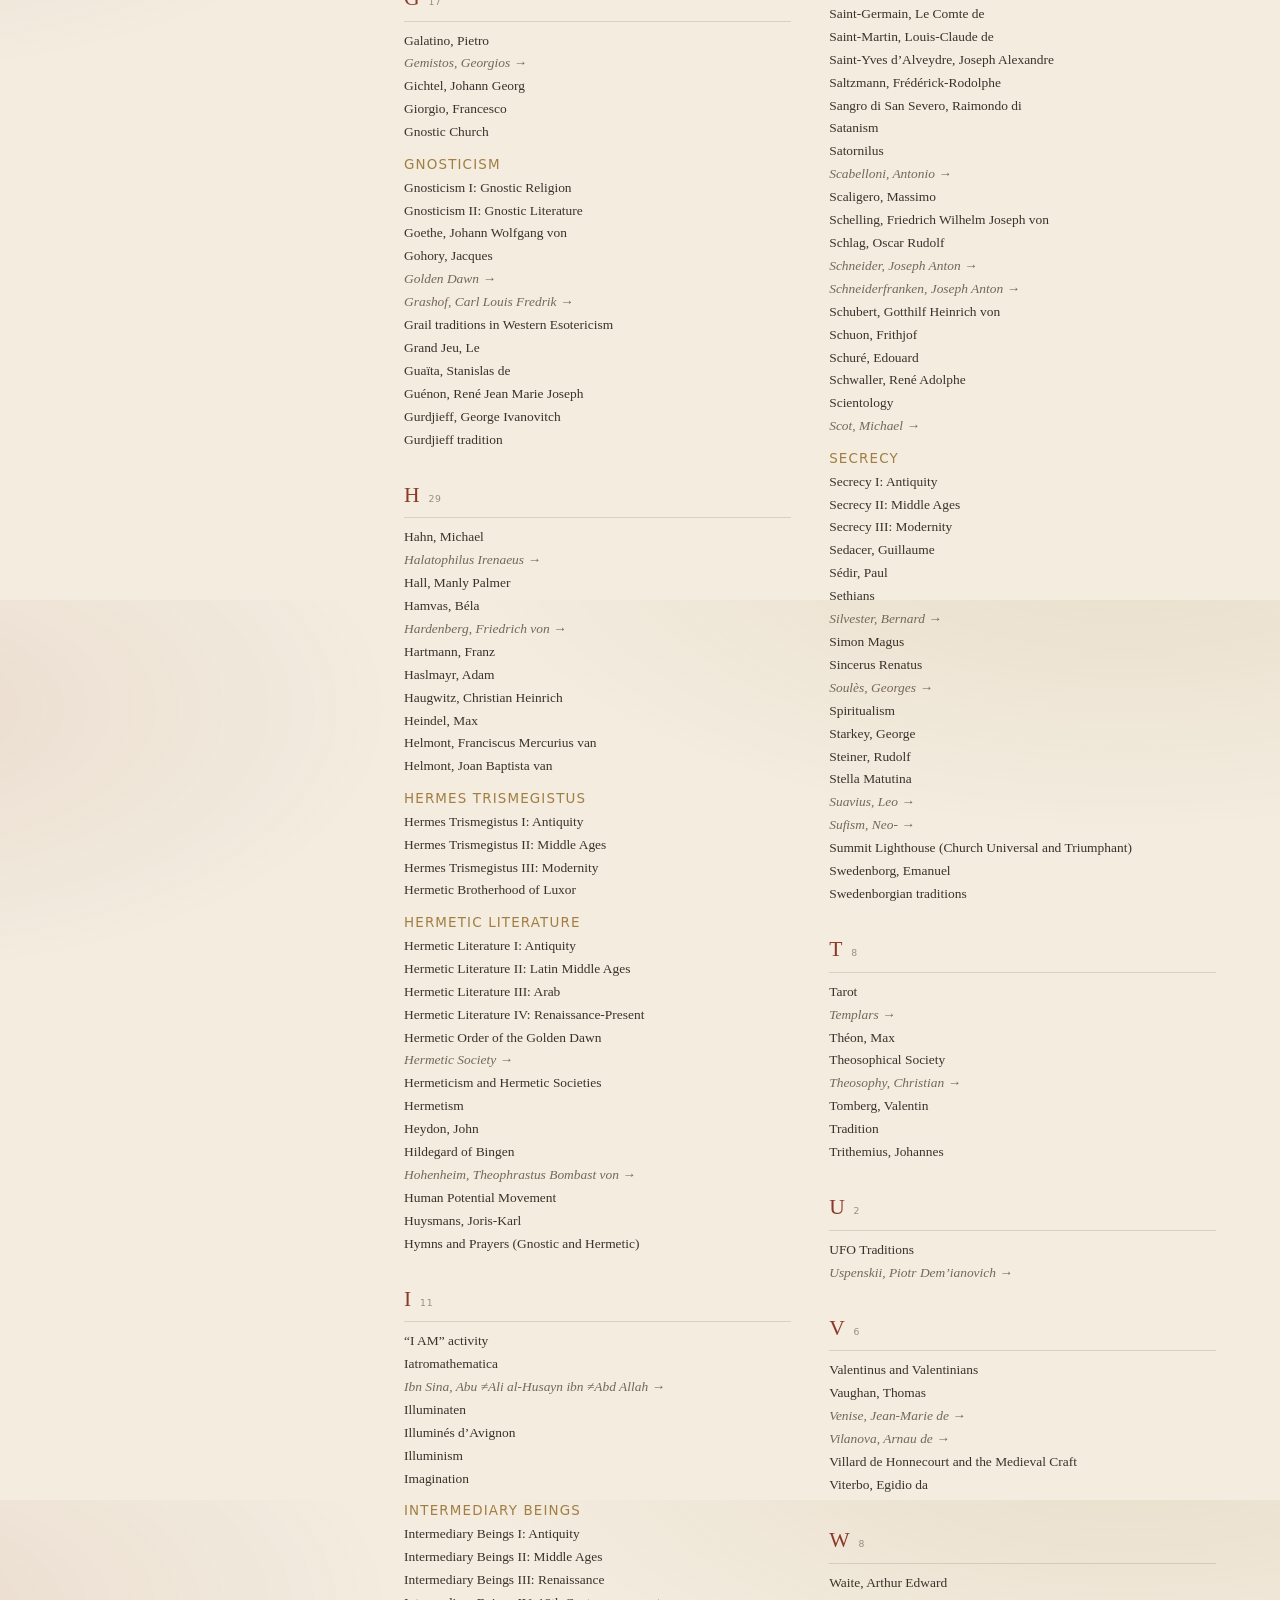
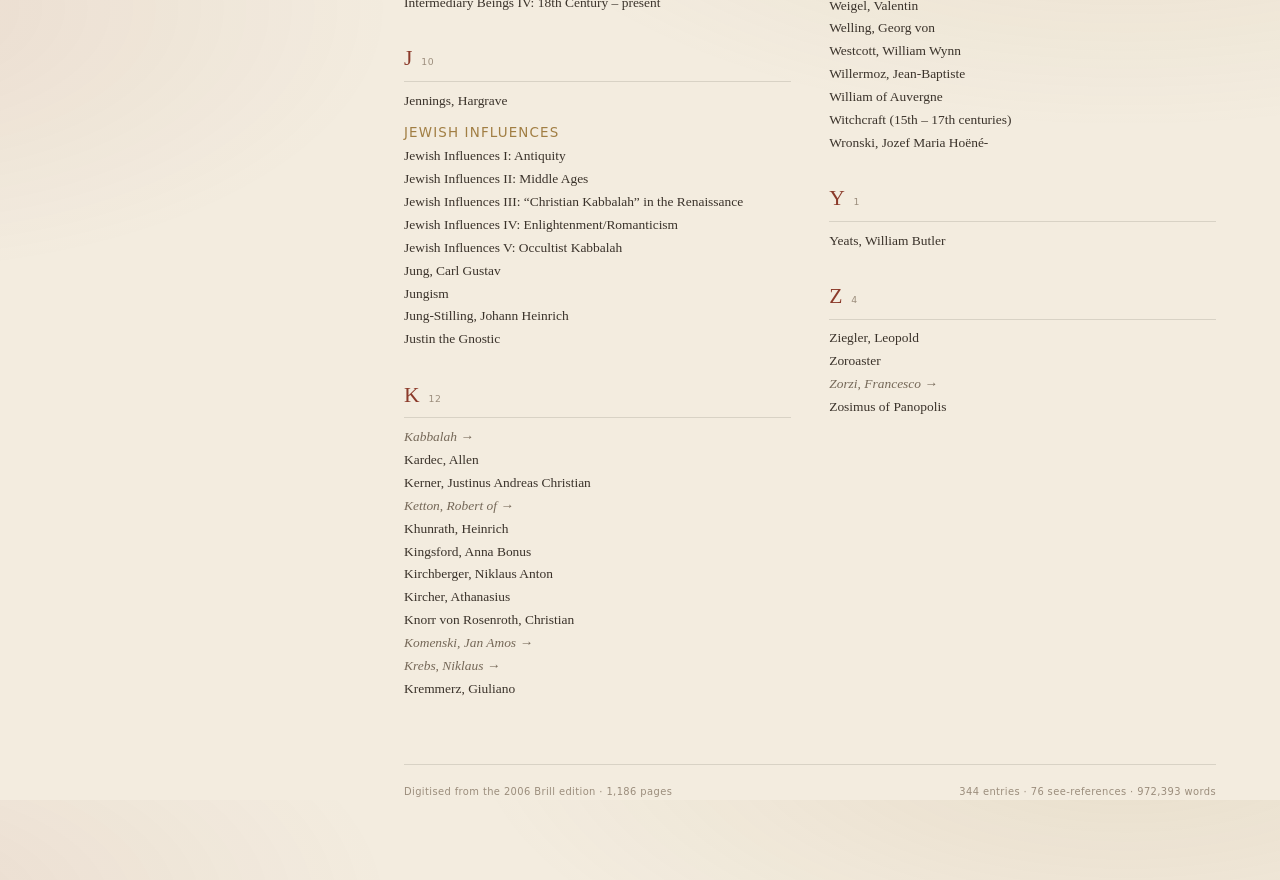
==== commit 7fddc369: "Prepare GitHub Pages publication" ====
--- a/index.html
+++ b/index.html
@@ -82,7 +82,7 @@
     <p class="note">The source PDF uses legacy fonts for some Arabic, Greek and Hebrew transliterations. A few glyphs in the extracted text may therefore appear as unusual characters (for example <span class="mono">≠</span> or <span class="mono">™</span>). They are preserved rather than silently guessed at.</p>
     <h3>Coverage</h3>
     <p id="aboutCoverage"></p>
-    <p class="note">This is a personal reading edition made from a copy of the book. The text remains the copyright of Koninklijke Brill NV and the individual contributors; it is not intended for redistribution.</p>
+    <p class="note">This edition is published with the authorization of the repository owner. The text remains the copyright of Koninklijke Brill NV and the individual contributors.</p>
   </div>
 </div>
 
--- a/assets/style.css
+++ b/assets/style.css
@@ -587,6 +587,8 @@
   color: var(--ink-soft);
 }
 .toc-letter a:hover { color: var(--accent); text-decoration: underline; text-underline-offset: 3px; }
+.toc-letter .toc-group a { color: inherit; text-decoration: none; }
+.toc-letter .toc-group a:hover { color: var(--accent); text-decoration: underline; text-underline-offset: 3px; }
 .toc-letter .toc-group {
   margin-top: .6rem;
   font-family: var(--sans);
@@ -936,6 +938,8 @@
   color: var(--muted);
 }
 @keyframes spin { to { transform: rotate(360deg); } }
+
+body.drawer-open { overflow: hidden; }
 
 .scrim {
   position: fixed;
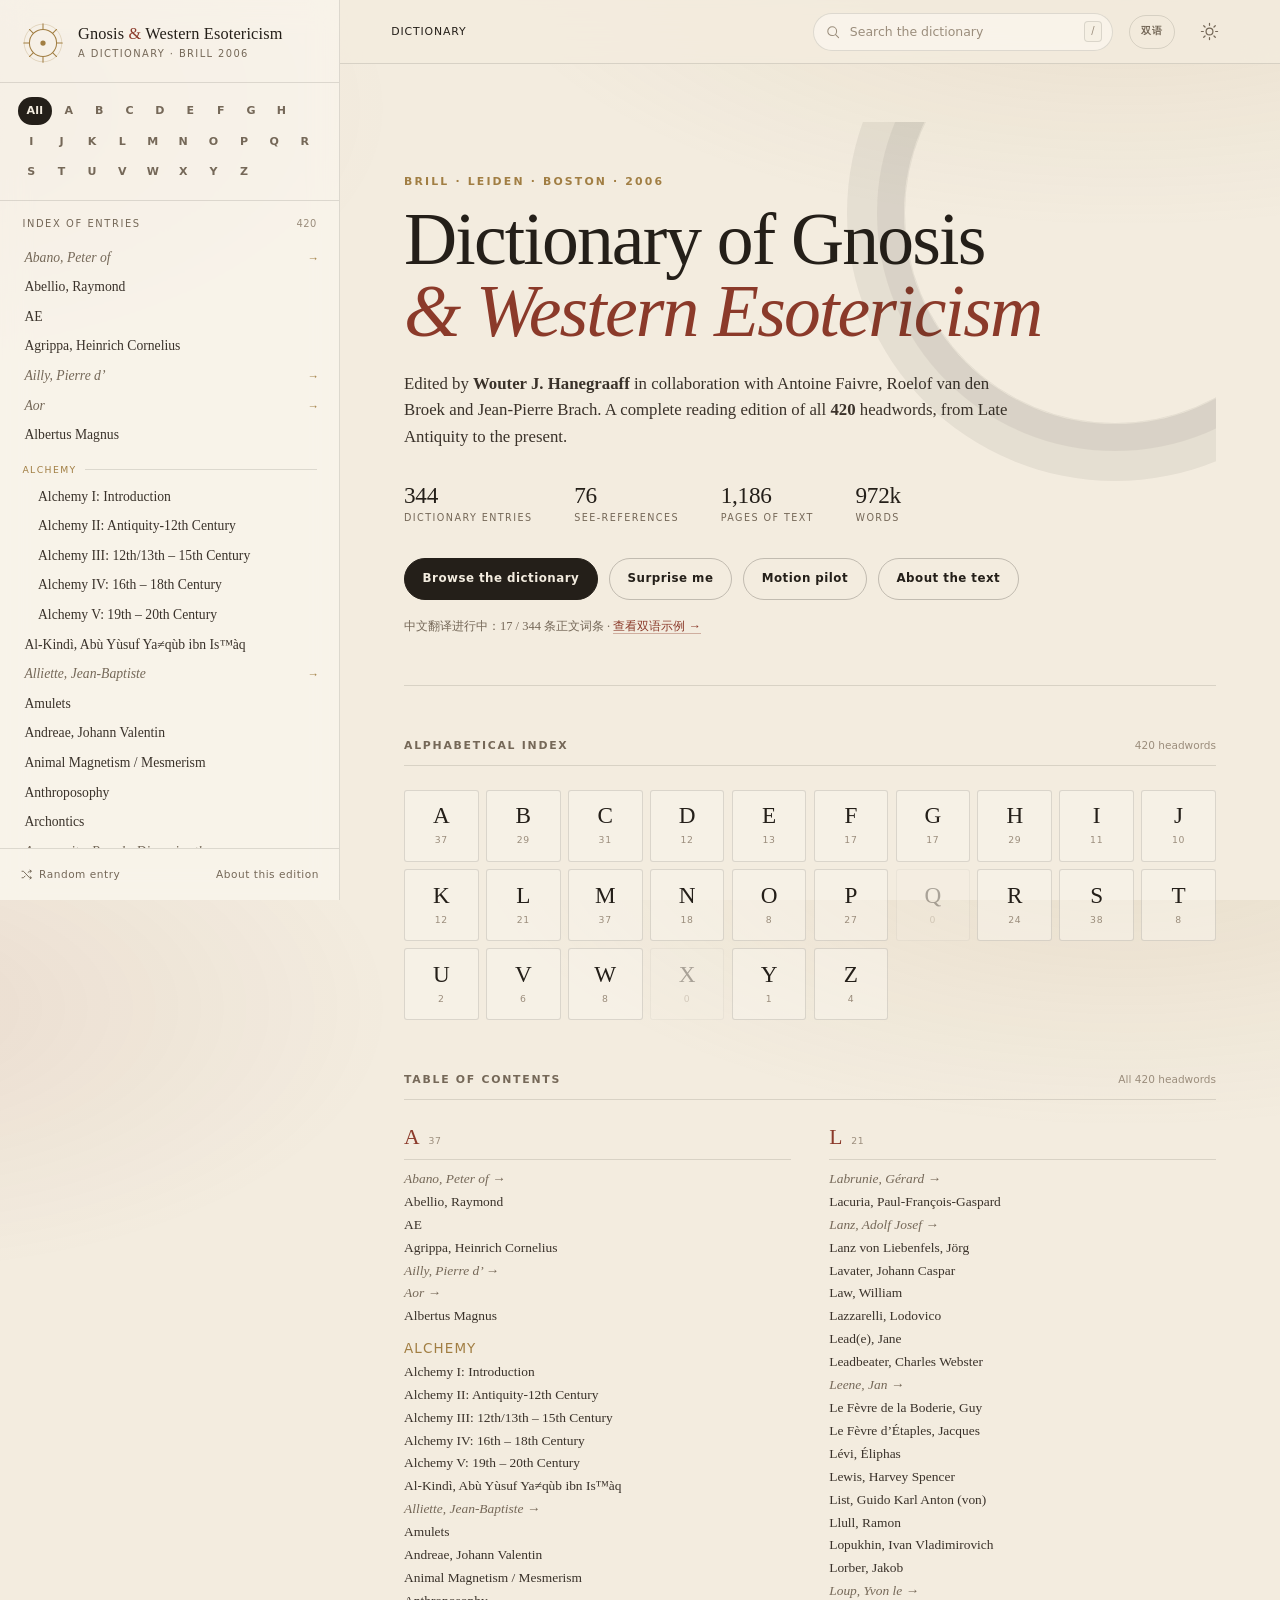
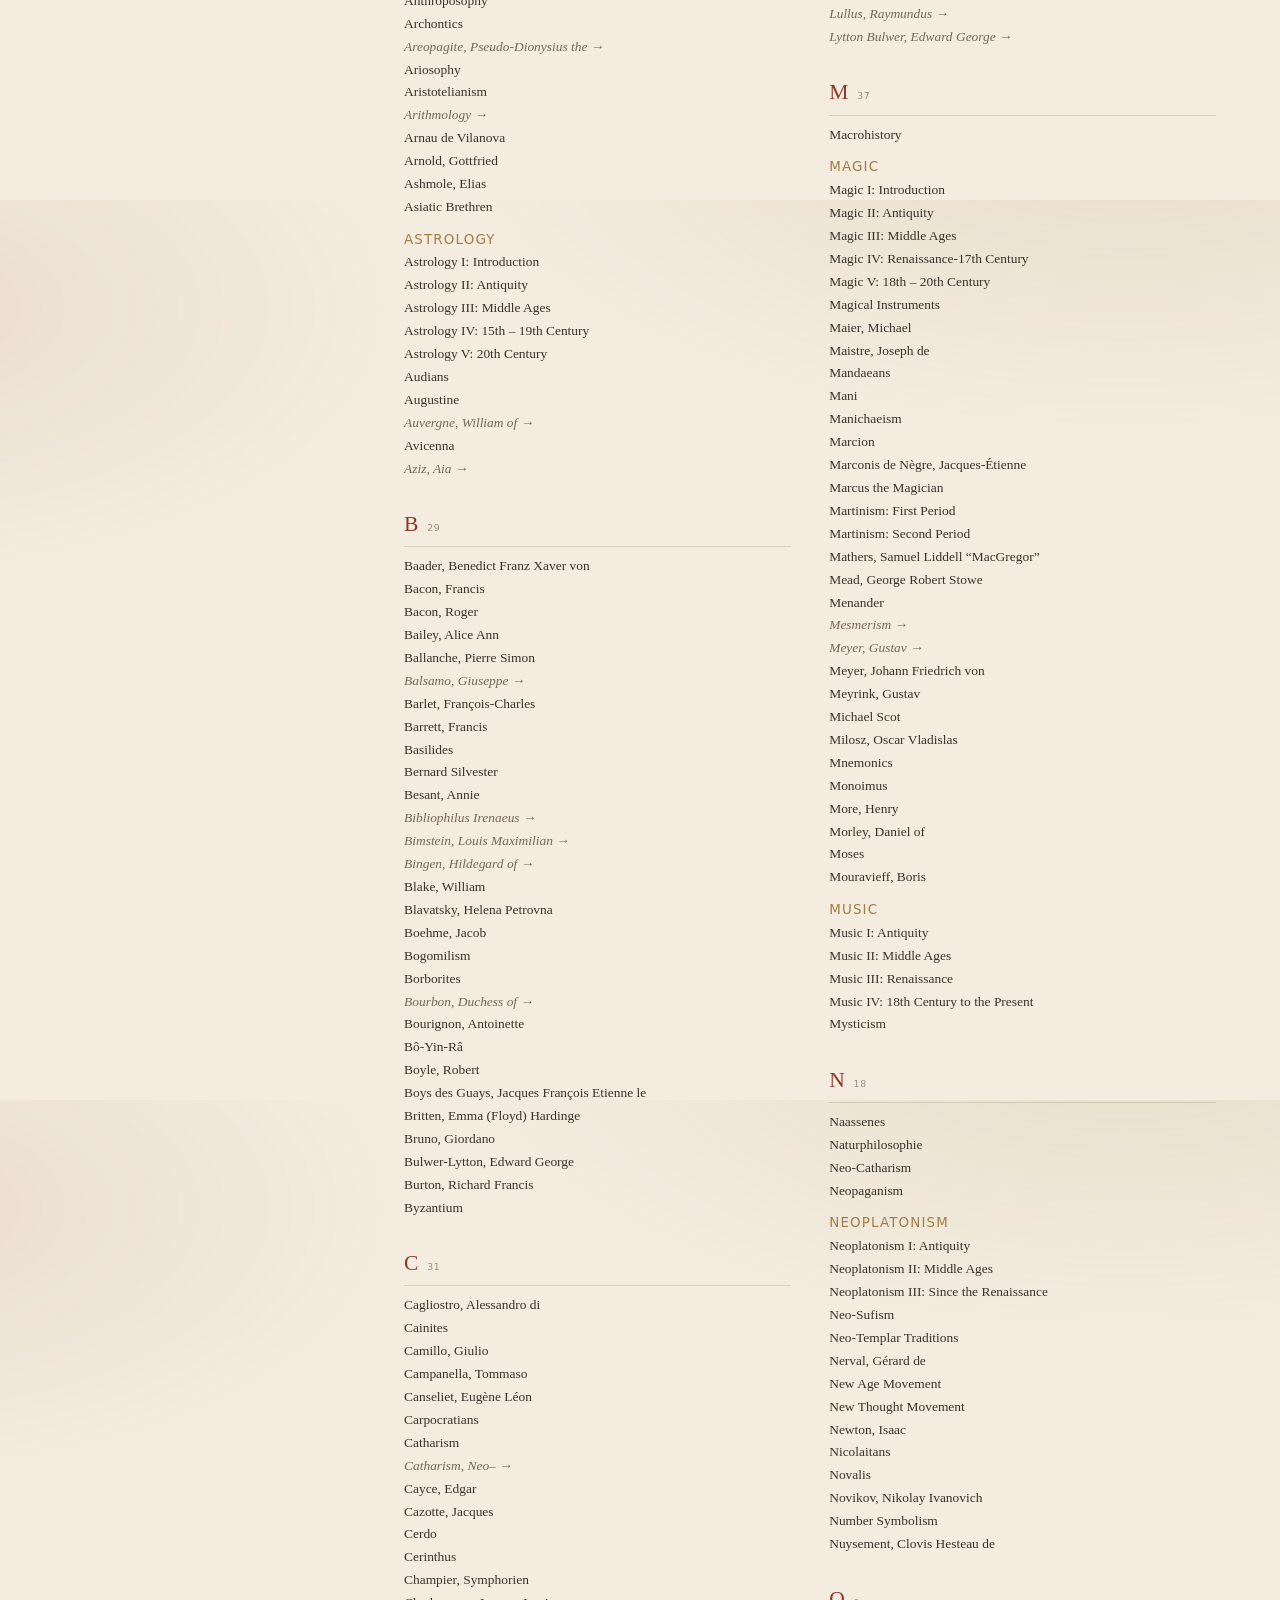
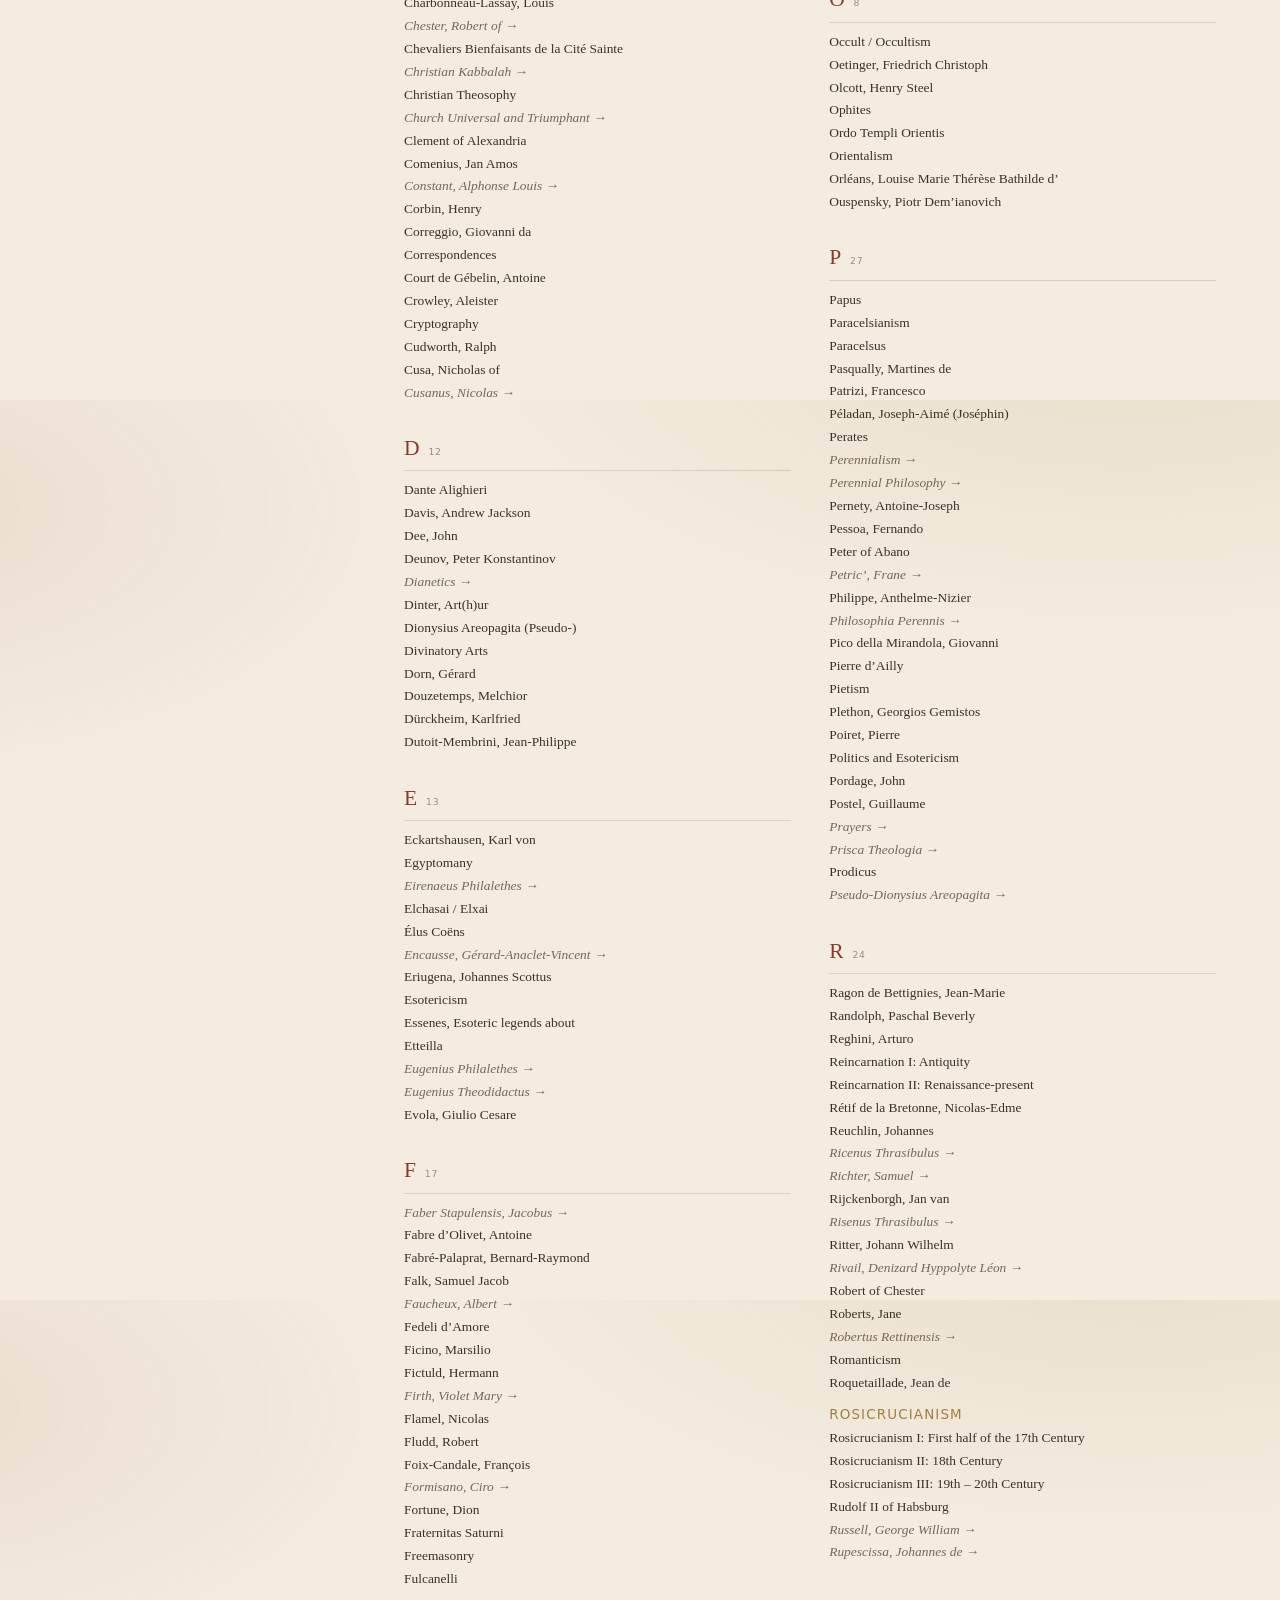
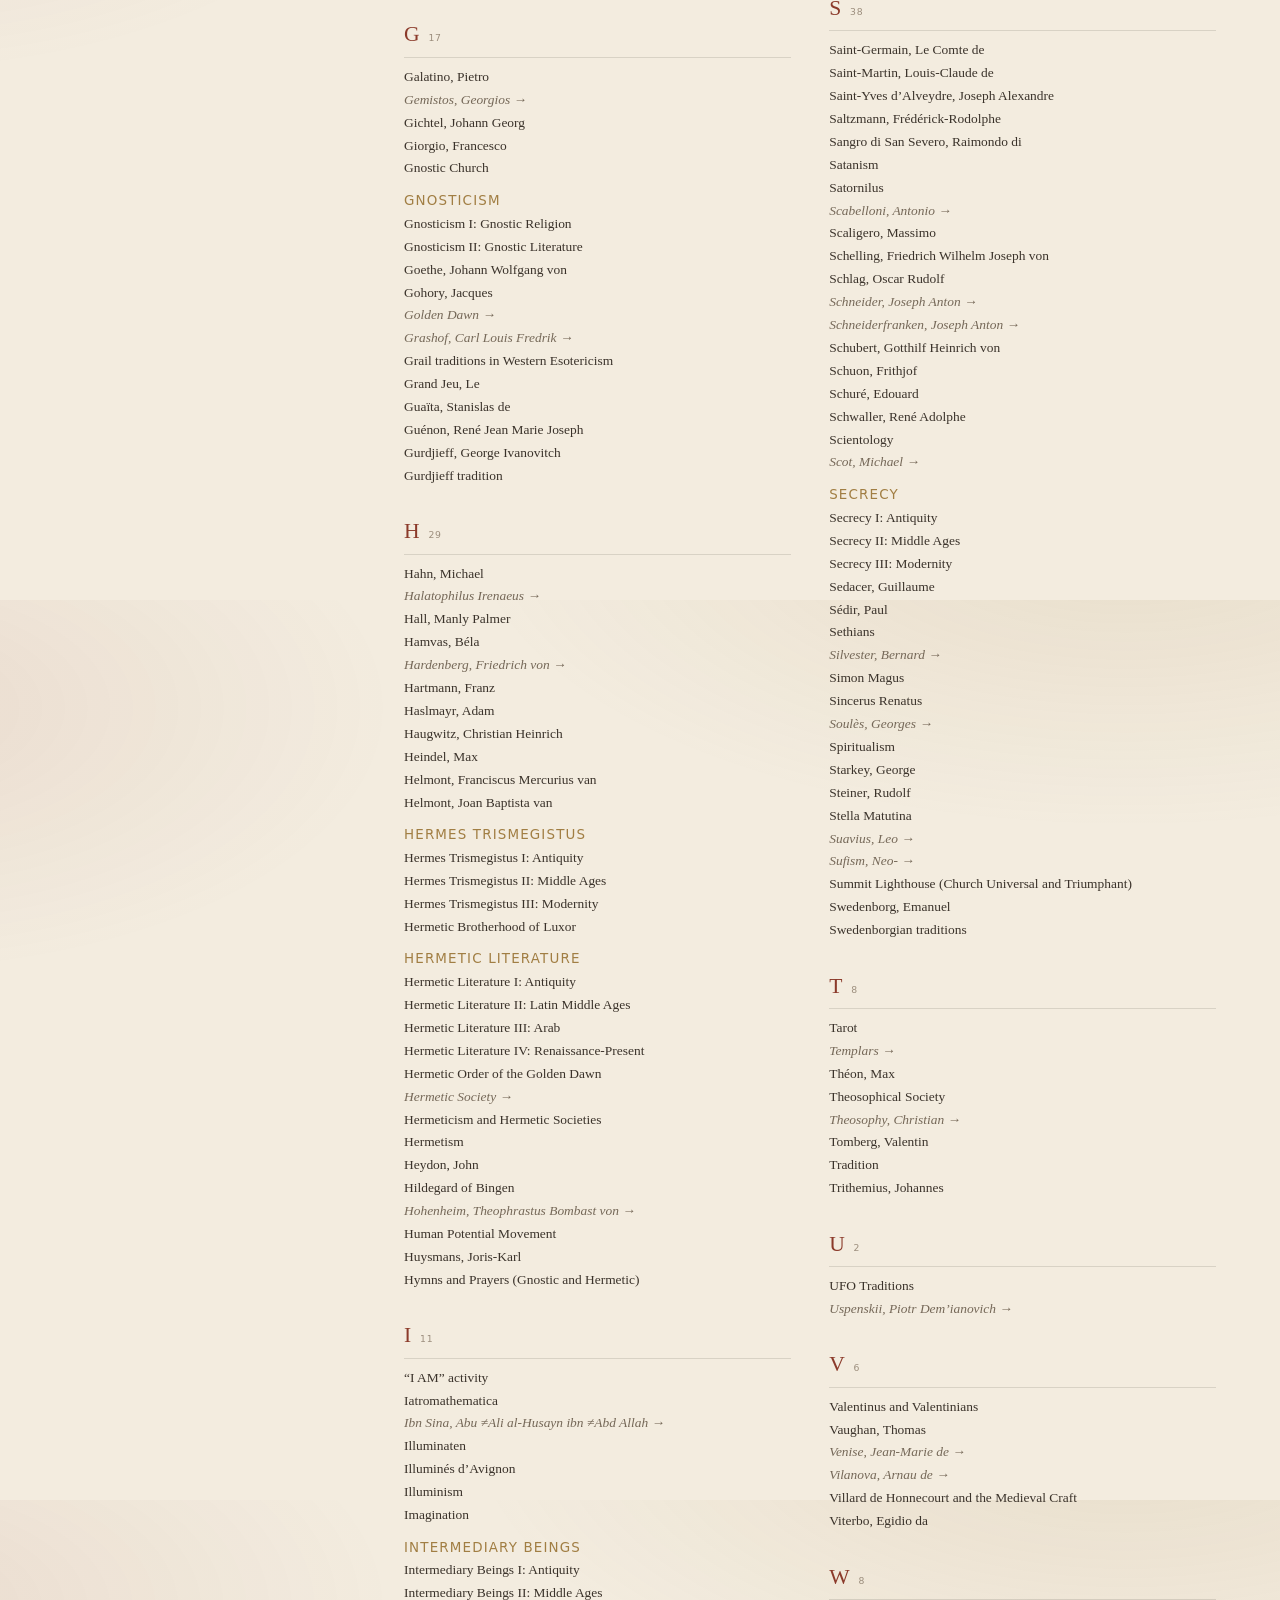
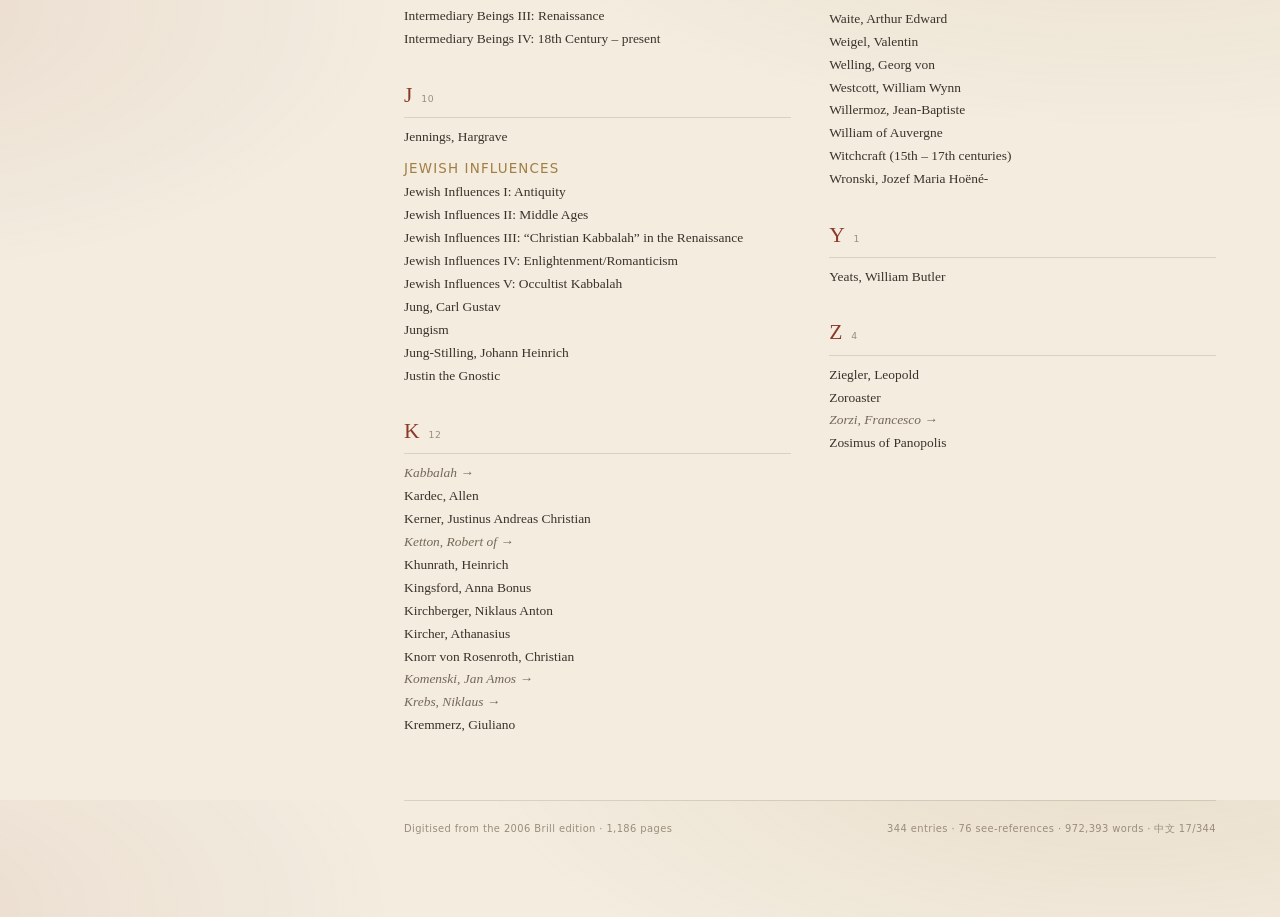
==== commit 56a4e752: "Add bilingual reading mode with first Chinese translation batch" ====
--- a/index.html
+++ b/index.html
@@ -59,6 +59,7 @@
         <kbd class="search-kbd">/</kbd>
         <button class="search-clear" id="clearSearch" type="button" aria-label="Clear search" hidden>&times;</button>
       </div>
+      <button class="bi-btn" id="biBtn" type="button" aria-pressed="false" title="Bilingual reading / 双语阅读">双语</button>
       <button class="icon-btn theme-btn" id="themeBtn" type="button" aria-label="Switch colour scheme">
         <svg class="icon-sun" viewBox="0 0 20 20" aria-hidden="true"><circle cx="10" cy="10" r="3.6" fill="none" stroke="currentColor" stroke-width="1.3"/><g stroke="currentColor" stroke-width="1.3" stroke-linecap="round"><path d="M10 1.5v2M10 16.5v2M1.5 10h2M16.5 10h2M3.9 3.9l1.4 1.4M14.7 14.7l1.4 1.4M16.1 3.9l-1.4 1.4M5.3 14.7l-1.4 1.4"/></g></svg>
         <svg class="icon-moon" viewBox="0 0 20 20" aria-hidden="true"><path d="M16.2 12.4A6.8 6.8 0 017.6 3.8a6.8 6.8 0 108.6 8.6z" fill="none" stroke="currentColor" stroke-width="1.3" stroke-linejoin="round"/></svg>
--- a/assets/style.css
+++ b/assets/style.css
@@ -348,6 +348,8 @@
   -webkit-appearance: none;
 }
 #searchInput::placeholder { color: var(--faint); }
+#searchInput::-webkit-search-cancel-button,
+#searchInput::-webkit-search-decoration { -webkit-appearance: none; appearance: none; }
 #searchInput:focus {
   border-color: var(--accent);
   box-shadow: 0 0 0 3px var(--accent-soft);
@@ -396,6 +398,26 @@
 .icon-btn:focus-visible { outline: 2px solid var(--accent); outline-offset: 2px; }
 .icon-btn svg { width: 19px; height: 19px; }
 .menu-btn { display: none; }
+.bi-btn {
+  flex: 0 0 auto;
+  white-space: nowrap;
+  height: 34px;
+  padding: 0 .7rem;
+  border: 1px solid var(--line);
+  border-radius: 999px;
+  background: transparent;
+  color: var(--muted);
+  font-family: var(--sans);
+  font-size: .62rem;
+  font-weight: 600;
+  letter-spacing: .08em;
+  cursor: pointer;
+  transition: background .15s, color .15s, border-color .15s;
+}
+.bi-btn:hover { border-color: var(--gold); color: var(--ink); }
+.bi-btn[aria-pressed="true"] { background: var(--gold); border-color: var(--gold); color: var(--paper); }
+[data-theme="dark"] .bi-btn[aria-pressed="true"] { color: #17130e; }
+
 .theme-btn .icon-moon { display: none; }
 [data-theme="dark"] .theme-btn .icon-sun { display: none; }
 [data-theme="dark"] .theme-btn .icon-moon { display: block; }
@@ -501,6 +523,15 @@
 .btn.primary:hover { background: var(--accent); border-color: var(--accent); color: #fff; }
 .btn svg { width: 15px; height: 15px; }
 
+.hero-zh {
+  margin: 1rem 0 0;
+  font-family: "Songti SC", "Source Han Serif SC", "Noto Serif CJK SC", "STSong", serif;
+  font-size: .78rem;
+  color: var(--muted);
+}
+.hero-zh a { color: var(--accent); text-decoration: none; border-bottom: 1px solid color-mix(in srgb, var(--accent) 35%, transparent); }
+.hero-zh a:hover { border-bottom-color: var(--accent); }
+
 .alpha-grid {
   display: grid;
   grid-template-columns: repeat(auto-fill, minmax(74px, 1fr));
@@ -606,6 +637,9 @@
   margin: 0 auto;
   animation: rise .32s ease both;
 }
+.entry.bilingual { max-width: 1080px; }
+.entry.bilingual .bib,
+.entry.bilingual .author { max-width: var(--reading-w); }
 @keyframes rise {
   from { opacity: 0; transform: translateY(7px); }
   to { opacity: 1; transform: none; }
@@ -632,6 +666,25 @@
   color: var(--gold);
   letter-spacing: .1em;
 }
+.motion-link {
+  margin-left: auto;
+  display: inline-flex;
+  align-items: center;
+  gap: .35rem;
+  padding: .3rem .6rem;
+  border: 1px solid var(--gold);
+  border-radius: 999px;
+  color: var(--gold);
+  text-decoration: none;
+  font-family: var(--sans);
+  font-size: .58rem;
+  font-weight: 600;
+  letter-spacing: .08em;
+  transition: background .15s, color .15s;
+}
+.motion-link:hover { background: var(--gold); color: var(--paper); }
+.motion-link span { font-family: var(--serif); font-size: .9rem; line-height: 1; }
+
 .entry h1 {
   margin: 0;
   font-size: clamp(2rem, 4.6vw, 3.35rem);
@@ -640,6 +693,15 @@
   letter-spacing: -.022em;
   text-wrap: balance;
 }
+.entry-title-zh {
+  margin: .45rem 0 0;
+  font-family: "Songti SC", "Source Han Serif SC", "Noto Serif CJK SC", "STSong", "SimSun", serif;
+  font-size: 1.2rem;
+  line-height: 1.5;
+  color: var(--muted);
+  letter-spacing: .02em;
+}
+
 .entry-sub {
   margin: .75rem 0 0;
   font-size: .92rem;
@@ -705,6 +767,126 @@
   font-size: 3.3em;
   line-height: .78;
   color: var(--accent);
+}
+
+/* ---------- bilingual reading ---------- */
+
+.bi-note {
+  margin: 0 0 1.3rem;
+  padding-bottom: .55rem;
+  border-bottom: 1px solid var(--line);
+  font-family: var(--sans);
+  font-size: .58rem;
+  letter-spacing: .09em;
+  text-transform: uppercase;
+  color: var(--faint);
+}
+.bi-note span {
+  margin-left: .45rem;
+  padding: .1rem .35rem;
+  border: 1px solid var(--line);
+  border-radius: 999px;
+  font-size: .5rem;
+  letter-spacing: .06em;
+  color: var(--muted);
+}
+.bi-grid { display: block; }
+.bi-pair {
+  display: grid;
+  grid-template-columns: minmax(0, 1fr) minmax(0, 1fr);
+  gap: 2.6rem;
+  padding: 0 0 1.15rem;
+  margin: 0 0 1.15rem;
+  border-bottom: 1px solid var(--line);
+}
+.bi-pair:last-child { border-bottom: 0; margin-bottom: 0; }
+.prose .bi-pair .bi-en,
+.prose .bi-pair .bi-zh {
+  margin: 0;
+  text-indent: 0;
+  font-size: .98rem;
+  line-height: 1.78;
+}
+.prose .bi-pair h3 { margin: 0; }
+.bi-zh {
+  font-family: "Songti SC", "Source Han Serif SC", "Noto Serif CJK SC", "STSong", "SimSun", serif;
+  line-height: 1.92;
+  color: var(--ink);
+}
+.bi-en.entry-outline { margin: 0; }
+.bi-pair-outline {
+  padding: .85rem 1rem;
+  margin-bottom: 1.4rem;
+  background: var(--gold-soft);
+  border-left: 2px solid var(--gold);
+  border-bottom: 0;
+}
+.prose .bi-pair-outline .bi-en,
+.prose .bi-pair-outline .bi-zh {
+  margin: 0;
+  font-family: var(--sans);
+  font-size: .72rem;
+  line-height: 1.7;
+  color: var(--ink-soft);
+}
+.bi-pair-subhead { padding-top: .6rem; }
+.bi-pair-subhead .bi-en,
+.bi-pair-subhead .bi-zh {
+  margin: 0;
+  font-family: var(--sans);
+  font-size: .66rem;
+  font-weight: 600;
+  letter-spacing: .15em;
+  text-transform: uppercase;
+  color: var(--accent);
+  line-height: 1.5;
+}
+.bi-pair-subhead .bi-zh {
+  font-family: "Songti SC", "Source Han Serif SC", "Noto Serif CJK SC", "STSong", serif;
+  letter-spacing: .08em;
+  text-transform: none;
+}
+.bi-missing { color: var(--faint); font-style: italic; }
+.bi-notice {
+  margin: 0 0 1.5rem;
+  padding: .85rem 1rem;
+  border-left: 3px solid var(--gold);
+  background: var(--gold-soft);
+  font-family: var(--sans);
+  font-size: .76rem;
+  line-height: 1.6;
+  color: var(--muted);
+}
+.bi-notice strong { color: var(--ink); }
+.bib-note {
+  margin: 0 0 .8rem;
+  font-family: var(--sans);
+  font-size: .6rem;
+  letter-spacing: .04em;
+  color: var(--faint);
+}
+.pill-zh { border-color: var(--gold); color: var(--gold); background: var(--gold-soft); }
+.pill-pending { border-color: var(--line); color: var(--faint); background: transparent; }
+.xref-en {
+  display: block;
+  margin-top: .3rem;
+  font-family: var(--serif);
+  font-size: .8rem;
+  color: var(--muted);
+}
+.e-zh {
+  display: block;
+  margin-top: .12rem;
+  font-family: "Songti SC", "Source Han Serif SC", "Noto Serif CJK SC", "STSong", serif;
+  font-size: .66rem;
+  line-height: 1.35;
+  color: var(--faint);
+}
+.result-zh {
+  margin-left: .55rem;
+  font-family: "Songti SC", "Source Han Serif SC", "Noto Serif CJK SC", "STSong", serif;
+  font-size: .78rem;
+  color: var(--muted);
 }
 
 .bib {
@@ -1059,6 +1241,21 @@
   .stats { gap: 1rem 1.6rem; }
   .prose { font-size: 1rem; }
   .prose p + p { text-indent: 0; }
+  .bi-pair { grid-template-columns: 1fr; gap: .5rem; padding-bottom: 1.4rem; }
+  .bi-en, .bi-zh { font-size: 1rem; }
+  .bi-en::before, .bi-zh::before {
+    display: block;
+    margin-bottom: .2rem;
+    font-family: var(--sans);
+    font-size: .5rem;
+    font-weight: 600;
+    letter-spacing: .14em;
+    color: var(--faint);
+  }
+  .bi-en::before { content: "EN"; }
+  .bi-zh::before { content: "中文"; }
+  .bi-pair-subhead .bi-en::before, .bi-pair-subhead .bi-zh::before { display: none; }
+  .bi-en.dropcap::first-letter { float: none; font-size: inherit; line-height: inherit; color: inherit; padding: 0; }
   .entry-nav { display: block; }
   .entry-nav a { max-width: 100%; margin-bottom: .9rem; }
   .entry-nav .next { text-align: left; }
